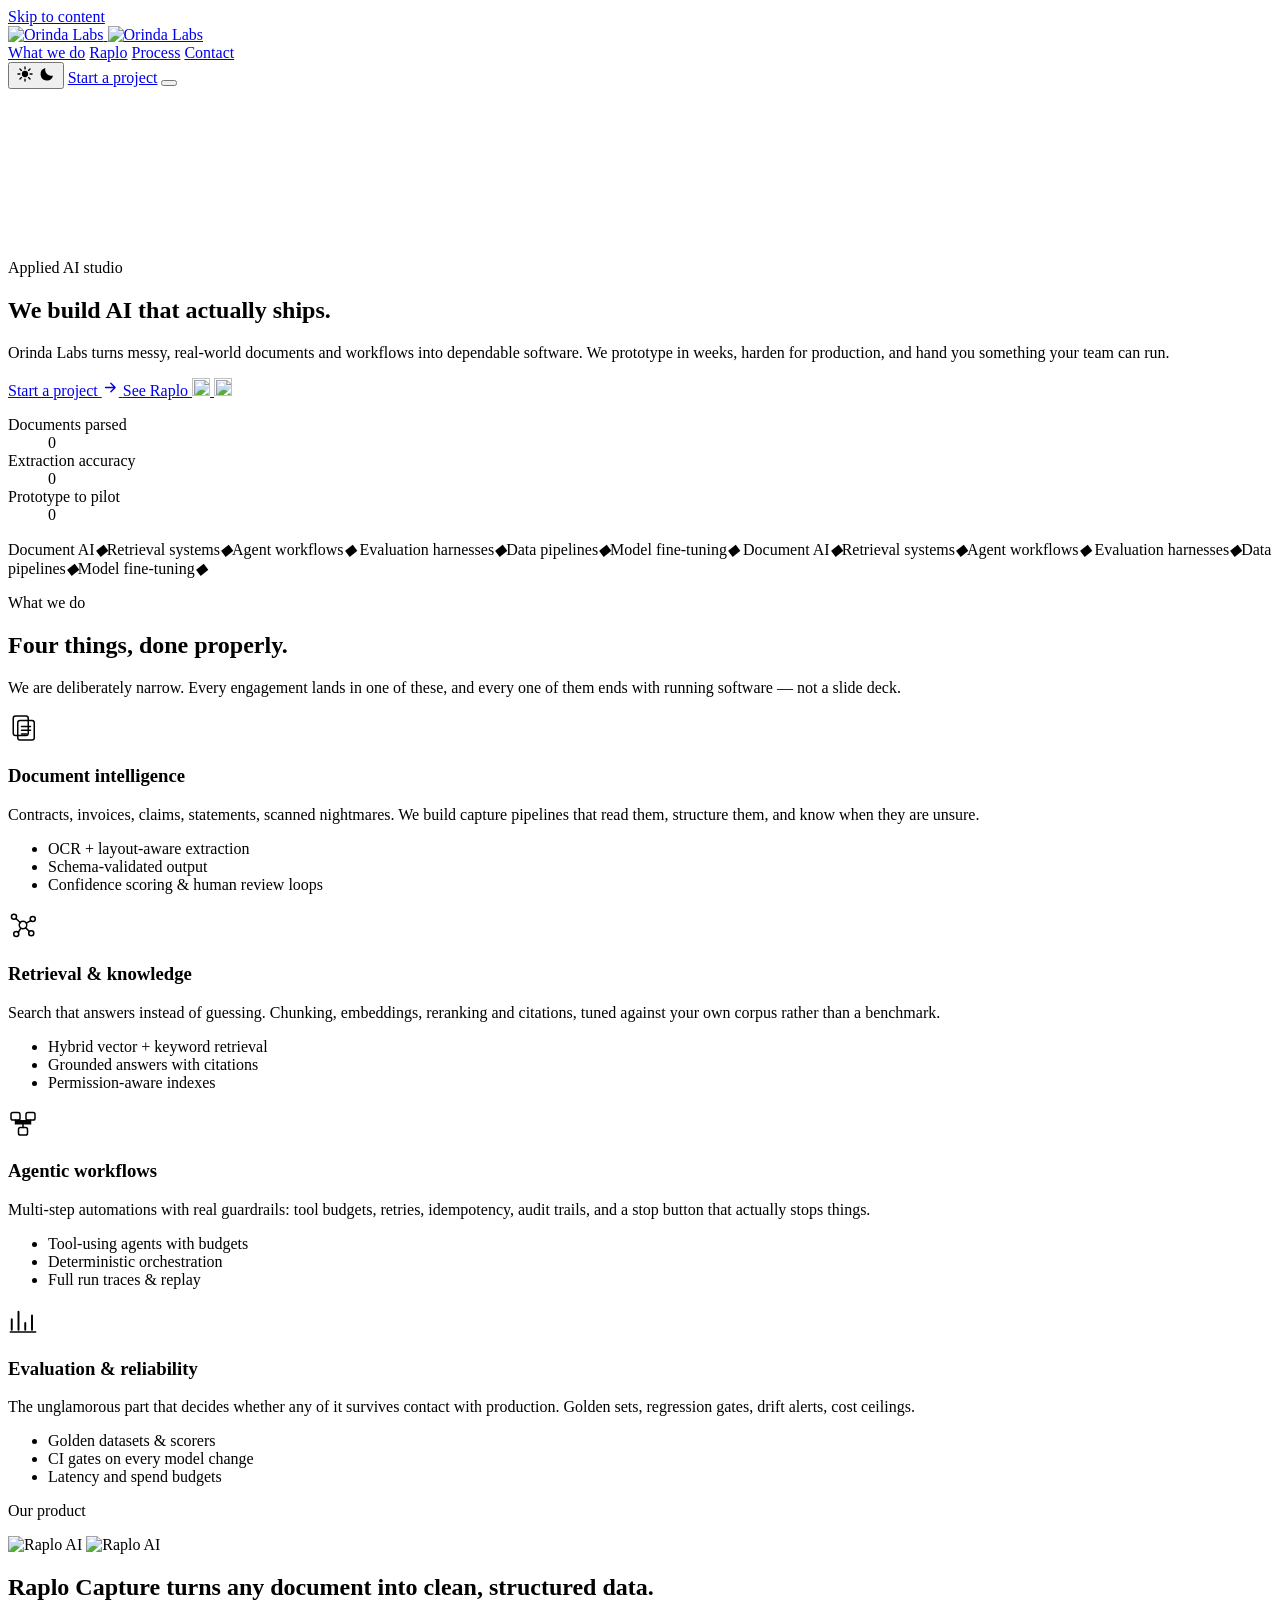
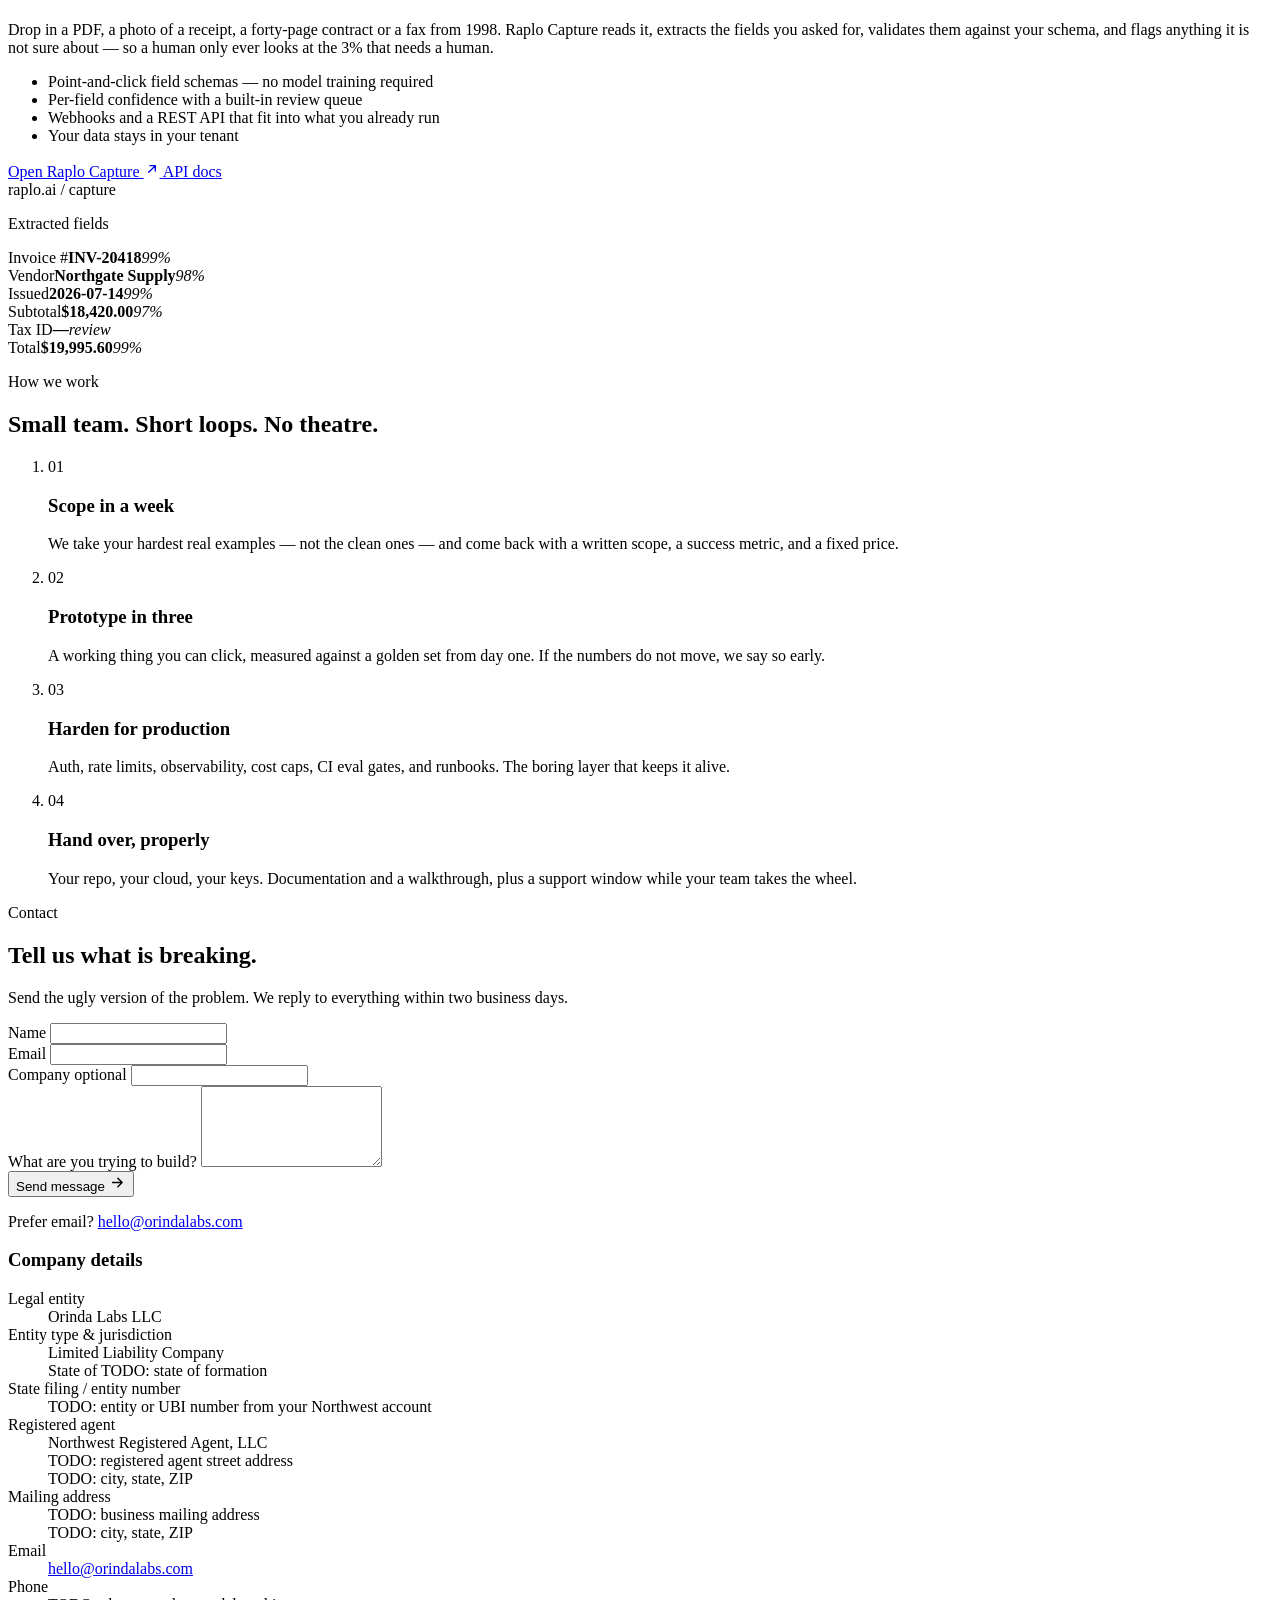
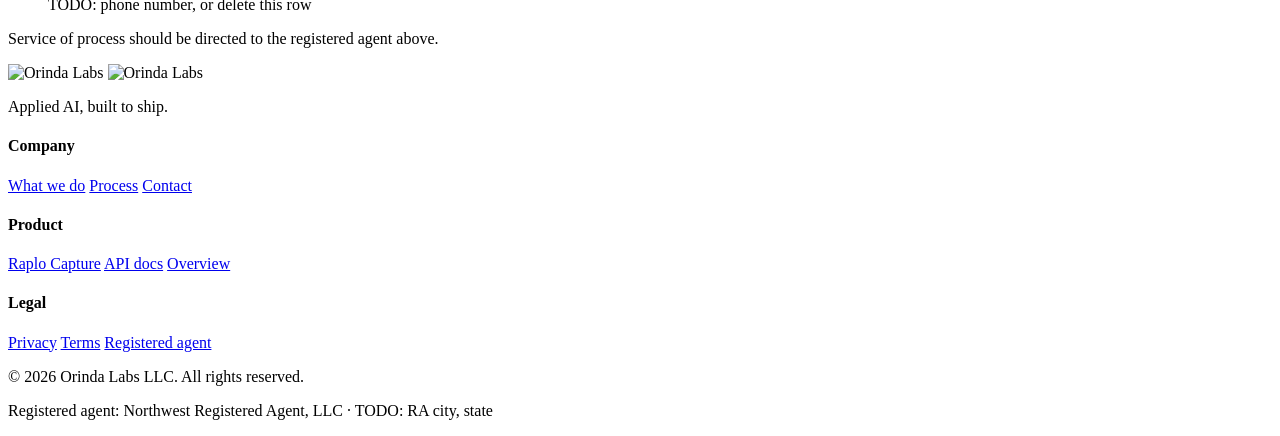
==== src/index.html @ d4e66aa5 "Add Orinda Labs website with Azure Static Web Apps deployment Static marketing site built on the exi" ====
<!doctype html>
<html lang="en" data-theme="dark">
<head>
<meta charset="utf-8">
<meta name="viewport" content="width=device-width, initial-scale=1">
<title>Orinda Labs — Applied AI, built to ship</title>

<!--
  ────────────────────────────────────────────────────────────────────────
  EDIT ME: every business fact on this page is marked with  TODO:
  Search this file for "TODO:" to find all of them in one pass.
  ────────────────────────────────────────────────────────────────────────
-->

<meta name="description" content="Orinda Labs is an applied AI studio. We design and ship production AI products — including Raplo, our document capture and understanding platform.">
<meta name="theme-color" content="#080C16">
<link rel="canonical" href="https://orindalabs.com/"><!-- TODO: confirm production domain -->

<meta property="og:type" content="website">
<meta property="og:title" content="Orinda Labs — Applied AI, built to ship">
<meta property="og:description" content="An applied AI studio shipping production systems. Makers of Raplo.">
<meta property="og:url" content="https://orindalabs.com/"><!-- TODO: confirm production domain -->
<meta property="og:image" content="/assets/brand/orinda-labs-1024.png">
<meta name="twitter:card" content="summary_large_image">

<link rel="icon" type="image/svg+xml" href="/assets/brand/orinda-labs-icon.svg" media="(prefers-color-scheme: light)">
<link rel="icon" type="image/svg+xml" href="/assets/brand/orinda-labs-icon-dark.svg" media="(prefers-color-scheme: dark)">
<link rel="apple-touch-icon" href="/assets/brand/orinda-labs-icon-512.png">
<link rel="manifest" href="/site.webmanifest">
<link rel="preload" as="image" href="/assets/brand/orinda-labs-dark.svg">
<link rel="stylesheet" href="/styles.css">

<script>
  /* Set theme before first paint so there is no flash. */
  document.documentElement.classList.add('js');
  try {
    var t = localStorage.getItem('orinda-theme');
    if (t === 'light' || t === 'dark') document.documentElement.dataset.theme = t;
  } catch (e) {}
</script>

<script type="application/ld+json">
{
  "@context": "https://schema.org",
  "@type": "Organization",
  "name": "Orinda Labs",
  "url": "https://orindalabs.com",
  "logo": "https://orindalabs.com/assets/brand/orinda-labs-1024.png",
  "description": "Applied AI studio building production AI products, including Raplo.",
  "email": "hello@orindalabs.com",
  "address": {
    "@type": "PostalAddress",
    "streetAddress": "TODO: street address",
    "addressLocality": "TODO: city",
    "addressRegion": "TODO: state",
    "postalCode": "TODO: ZIP",
    "addressCountry": "US"
  }
}
</script>
</head>
<body>

<a class="skip-link" href="#main">Skip to content</a>

<!-- ══════════════════════════════ NAV ══════════════════════════════ -->
<header class="nav" id="nav">
  <div class="wrap nav__inner">
    <a class="nav__brand" href="#top" aria-label="Orinda Labs home">
      <img class="logo logo--dark" src="/assets/brand/orinda-labs-dark.svg" alt="Orinda Labs" width="204" height="72">
      <img class="logo logo--light" src="/assets/brand/orinda-labs.svg" alt="Orinda Labs" width="204" height="72">
    </a>

    <nav class="nav__links" aria-label="Primary">
      <a href="#work">What we do</a>
      <a href="#raplo">Raplo</a>
      <a href="#process">Process</a>
      <a href="#contact">Contact</a>
    </nav>

    <div class="nav__actions">
      <button class="themetoggle" id="themetoggle" type="button" aria-label="Switch colour theme">
        <svg class="themetoggle__sun" viewBox="0 0 24 24" width="18" height="18" aria-hidden="true">
          <circle cx="12" cy="12" r="4.2" fill="currentColor"/>
          <g stroke="currentColor" stroke-width="1.8" stroke-linecap="round">
            <path d="M12 2.6v2.6M12 18.8v2.6M2.6 12h2.6M18.8 12h2.6M5.3 5.3l1.9 1.9M16.8 16.8l1.9 1.9M18.7 5.3l-1.9 1.9M7.2 16.8l-1.9 1.9"/>
          </g>
        </svg>
        <svg class="themetoggle__moon" viewBox="0 0 24 24" width="18" height="18" aria-hidden="true">
          <path fill="currentColor" d="M20 14.2A8.4 8.4 0 0 1 9.8 4 8.4 8.4 0 1 0 20 14.2Z"/>
        </svg>
      </button>
      <a class="btn btn--primary btn--sm" href="#contact">Start a project</a>
      <button class="burger" id="burger" type="button" aria-label="Open menu" aria-expanded="false" aria-controls="mobilemenu">
        <span></span><span></span><span></span>
      </button>
    </div>
  </div>

  <div class="mobilemenu" id="mobilemenu" hidden>
    <a href="#work">What we do</a>
    <a href="#raplo">Raplo</a>
    <a href="#process">Process</a>
    <a href="#contact">Contact</a>
  </div>

  <div class="nav__progress" id="progress" aria-hidden="true"></div>
</header>

<main id="main">
<span id="top"></span>

<!-- ══════════════════════════════ HERO ══════════════════════════════ -->
<section class="hero">
  <canvas class="hero__canvas" id="constellation" aria-hidden="true"></canvas>
  <div class="hero__aurora" aria-hidden="true">
    <span class="blob blob--a"></span>
    <span class="blob blob--b"></span>
    <span class="blob blob--c"></span>
  </div>
  <div class="hero__grid" aria-hidden="true"></div>

  <div class="wrap hero__inner">
    <p class="eyebrow reveal">
      <span class="eyebrow__dot" aria-hidden="true"></span>
      Applied AI studio
    </p>

    <h1 class="hero__title reveal" data-delay="1">
      We build AI that
      <span class="grad">actually ships.</span>
    </h1>

    <p class="hero__sub reveal" data-delay="2">
      Orinda Labs turns messy, real-world documents and workflows into dependable
      software. We prototype in weeks, harden for production, and hand you
      something your team can run.
    </p>

    <div class="hero__cta reveal" data-delay="3">
      <a class="btn btn--primary" href="#contact">
        Start a project
        <svg viewBox="0 0 24 24" width="17" height="17" aria-hidden="true"><path d="M5 12h13M12.5 6l6 6-6 6" fill="none" stroke="currentColor" stroke-width="2" stroke-linecap="round" stroke-linejoin="round"/></svg>
      </a>
      <a class="btn btn--ghost" href="#raplo">
        See Raplo
        <img class="btn__logo logo--dark" src="/assets/brand/raplo-ai-icon-dark.svg" alt="" width="18" height="18" aria-hidden="true">
        <img class="btn__logo logo--light" src="/assets/brand/raplo-ai-icon.svg" alt="" width="18" height="18" aria-hidden="true">
      </a>
    </div>

    <dl class="stats reveal" data-delay="4">
      <div class="stat">
        <dt>Documents parsed</dt>
        <dd><span class="count" data-to="4200000" data-suffix="+">0</span></dd>
      </div>
      <div class="stat">
        <dt>Extraction accuracy</dt>
        <dd><span class="count" data-to="99.2" data-decimals="1" data-suffix="%">0</span></dd>
      </div>
      <div class="stat">
        <dt>Prototype to pilot</dt>
        <dd><span class="count" data-to="6" data-suffix=" wks">0</span></dd>
      </div>
    </dl>
    <!-- TODO: replace the three stats above with real, defensible numbers,
         or delete the <dl class="stats"> block entirely. -->
  </div>

  <a class="scrollcue" href="#work" aria-label="Scroll to content">
    <span class="scrollcue__line" aria-hidden="true"></span>
  </a>
</section>

<!-- ══════════════════════════ MARQUEE ══════════════════════════ -->
<div class="marquee" aria-hidden="true">
  <div class="marquee__track">
    <span>Document AI</span><i>◆</i><span>Retrieval systems</span><i>◆</i><span>Agent workflows</span><i>◆</i>
    <span>Evaluation harnesses</span><i>◆</i><span>Data pipelines</span><i>◆</i><span>Model fine-tuning</span><i>◆</i>
    <span>Document AI</span><i>◆</i><span>Retrieval systems</span><i>◆</i><span>Agent workflows</span><i>◆</i>
    <span>Evaluation harnesses</span><i>◆</i><span>Data pipelines</span><i>◆</i><span>Model fine-tuning</span><i>◆</i>
  </div>
</div>

<!-- ══════════════════════════ WHAT WE DO ══════════════════════════ -->
<section class="section" id="work">
  <div class="wrap">
    <header class="sechead reveal">
      <p class="eyebrow"><span class="eyebrow__dot" aria-hidden="true"></span>What we do</p>
      <h2 class="sechead__title">Four things, done properly.</h2>
      <p class="sechead__sub">
        We are deliberately narrow. Every engagement lands in one of these, and
        every one of them ends with running software — not a slide deck.
      </p>
    </header>

    <div class="cards">
      <article class="card tilt reveal" data-delay="1">
        <div class="card__glow" aria-hidden="true"></div>
        <div class="card__icon">
          <svg viewBox="0 0 40 40" width="30" height="30" aria-hidden="true">
            <rect x="7" y="4" width="20" height="26" rx="3" fill="none" stroke="currentColor" stroke-width="2"/>
            <rect x="13" y="10" width="22" height="26" rx="3" fill="none" stroke="currentColor" stroke-width="2" class="draw"/>
            <path d="M18 18h12M18 23h12M18 28h7" stroke="currentColor" stroke-width="2" stroke-linecap="round" class="draw"/>
          </svg>
        </div>
        <h3>Document intelligence</h3>
        <p>
          Contracts, invoices, claims, statements, scanned nightmares. We build
          capture pipelines that read them, structure them, and know when they
          are unsure.
        </p>
        <ul class="card__list">
          <li>OCR + layout-aware extraction</li>
          <li>Schema-validated output</li>
          <li>Confidence scoring &amp; human review loops</li>
        </ul>
      </article>

      <article class="card tilt reveal" data-delay="2">
        <div class="card__glow" aria-hidden="true"></div>
        <div class="card__icon">
          <svg viewBox="0 0 40 40" width="30" height="30" aria-hidden="true">
            <circle cx="20" cy="20" r="5" fill="none" stroke="currentColor" stroke-width="2"/>
            <circle cx="8" cy="9" r="3.4" fill="none" stroke="currentColor" stroke-width="2" class="draw"/>
            <circle cx="33" cy="12" r="3.4" fill="none" stroke="currentColor" stroke-width="2" class="draw"/>
            <circle cx="11" cy="32" r="3.4" fill="none" stroke="currentColor" stroke-width="2" class="draw"/>
            <circle cx="31" cy="31" r="3.4" fill="none" stroke="currentColor" stroke-width="2" class="draw"/>
            <path d="M10.6 11.4 16.6 17M30.4 14.1 24.3 17.4M13.5 30 17 24.5M28.6 28.7 23.6 23.8" stroke="currentColor" stroke-width="2" stroke-linecap="round" class="draw"/>
          </svg>
        </div>
        <h3>Retrieval &amp; knowledge</h3>
        <p>
          Search that answers instead of guessing. Chunking, embeddings,
          reranking and citations, tuned against your own corpus rather than a
          benchmark.
        </p>
        <ul class="card__list">
          <li>Hybrid vector + keyword retrieval</li>
          <li>Grounded answers with citations</li>
          <li>Permission-aware indexes</li>
        </ul>
      </article>

      <article class="card tilt reveal" data-delay="3">
        <div class="card__glow" aria-hidden="true"></div>
        <div class="card__icon">
          <svg viewBox="0 0 40 40" width="30" height="30" aria-hidden="true">
            <rect x="4" y="6" width="12" height="10" rx="2.5" fill="none" stroke="currentColor" stroke-width="2"/>
            <rect x="24" y="6" width="12" height="10" rx="2.5" fill="none" stroke="currentColor" stroke-width="2" class="draw"/>
            <rect x="14" y="26" width="12" height="10" rx="2.5" fill="none" stroke="currentColor" stroke-width="2" class="draw"/>
            <path d="M10 16v5h20v-5M20 21v5" stroke="currentColor" stroke-width="2" stroke-linecap="round" class="draw"/>
          </svg>
        </div>
        <h3>Agentic workflows</h3>
        <p>
          Multi-step automations with real guardrails: tool budgets, retries,
          idempotency, audit trails, and a stop button that actually stops
          things.
        </p>
        <ul class="card__list">
          <li>Tool-using agents with budgets</li>
          <li>Deterministic orchestration</li>
          <li>Full run traces &amp; replay</li>
        </ul>
      </article>

      <article class="card tilt reveal" data-delay="4">
        <div class="card__glow" aria-hidden="true"></div>
        <div class="card__icon">
          <svg viewBox="0 0 40 40" width="30" height="30" aria-hidden="true">
            <path d="M5 33V19M14 33V9M23 33V24M32 33V14" stroke="currentColor" stroke-width="2.6" stroke-linecap="round" class="draw"/>
            <path d="M3 36h34" stroke="currentColor" stroke-width="2" stroke-linecap="round"/>
          </svg>
        </div>
        <h3>Evaluation &amp; reliability</h3>
        <p>
          The unglamorous part that decides whether any of it survives contact
          with production. Golden sets, regression gates, drift alerts, cost
          ceilings.
        </p>
        <ul class="card__list">
          <li>Golden datasets &amp; scorers</li>
          <li>CI gates on every model change</li>
          <li>Latency and spend budgets</li>
        </ul>
      </article>
    </div>
  </div>
</section>

<!-- ══════════════════════════ RAPLO ══════════════════════════ -->
<section class="section section--raplo" id="raplo">
  <div class="raplo__wash" aria-hidden="true"></div>
  <div class="wrap raplo">
    <div class="raplo__copy">
      <p class="eyebrow reveal"><span class="eyebrow__dot eyebrow__dot--raplo" aria-hidden="true"></span>Our product</p>

      <div class="raplo__logo reveal" data-delay="1">
        <img class="logo logo--dark" src="/assets/brand/raplo-ai-dark.svg" alt="Raplo AI" width="226" height="72">
        <img class="logo logo--light" src="/assets/brand/raplo-ai.svg" alt="Raplo AI" width="226" height="72">
      </div>

      <h2 class="raplo__title reveal" data-delay="2">
        Raplo Capture turns any document into clean, structured data.
      </h2>

      <p class="raplo__sub reveal" data-delay="3">
        Drop in a PDF, a photo of a receipt, a forty-page contract or a fax from
        1998. Raplo Capture reads it, extracts the fields you asked for,
        validates them against your schema, and flags anything it is not sure
        about — so a human only ever looks at the 3% that needs a human.
      </p>

      <ul class="ticks reveal" data-delay="4">
        <li>Point-and-click field schemas — no model training required</li>
        <li>Per-field confidence with a built-in review queue</li>
        <li>Webhooks and a REST API that fit into what you already run</li>
        <li>Your data stays in your tenant</li>
      </ul>

      <div class="raplo__cta reveal" data-delay="5">
        <!-- TODO: point these at the real Raplo Capture URLs -->
        <a class="btn btn--raplo" href="https://raplo.ai" target="_blank" rel="noopener">
          Open Raplo Capture
          <svg viewBox="0 0 24 24" width="16" height="16" aria-hidden="true"><path d="M7 17 17 7M9 7h8v8" fill="none" stroke="currentColor" stroke-width="2" stroke-linecap="round" stroke-linejoin="round"/></svg>
        </a>
        <a class="btn btn--ghost" href="https://raplo.ai/docs" target="_blank" rel="noopener">API docs</a>
      </div>
    </div>

    <!-- Animated product mock -->
    <div class="mock reveal" data-delay="3" aria-hidden="true">
      <div class="mock__frame">
        <div class="mock__bar">
          <span class="dot"></span><span class="dot"></span><span class="dot"></span>
          <span class="mock__url">raplo.ai / capture</span>
        </div>
        <div class="mock__body">
          <div class="mock__doc">
            <div class="mock__scan"></div>
            <div class="ln ln--title"></div>
            <div class="ln w80"></div><div class="ln w95"></div><div class="ln w70"></div>
            <div class="ln w88"></div><div class="ln w60"></div>
            <div class="mock__box mock__box--1"></div>
            <div class="mock__box mock__box--2"></div>
            <div class="ln w92"></div><div class="ln w74"></div><div class="ln w85"></div>
          </div>
          <div class="mock__fields">
            <p class="mock__fieldshead">Extracted fields</p>
            <div class="field" style="--d:.0s"><span>Invoice&nbsp;#</span><b>INV-20418</b><i class="pill pill--ok">99%</i></div>
            <div class="field" style="--d:.15s"><span>Vendor</span><b>Northgate Supply</b><i class="pill pill--ok">98%</i></div>
            <div class="field" style="--d:.3s"><span>Issued</span><b>2026-07-14</b><i class="pill pill--ok">99%</i></div>
            <div class="field" style="--d:.45s"><span>Subtotal</span><b>$18,420.00</b><i class="pill pill--ok">97%</i></div>
            <div class="field" style="--d:.6s"><span>Tax ID</span><b>—</b><i class="pill pill--warn">review</i></div>
            <div class="field" style="--d:.75s"><span>Total</span><b>$19,995.60</b><i class="pill pill--ok">99%</i></div>
          </div>
        </div>
      </div>
    </div>
  </div>
</section>

<!-- ══════════════════════════ PROCESS ══════════════════════════ -->
<section class="section" id="process">
  <div class="wrap">
    <header class="sechead reveal">
      <p class="eyebrow"><span class="eyebrow__dot" aria-hidden="true"></span>How we work</p>
      <h2 class="sechead__title">Small team. Short loops. No theatre.</h2>
    </header>

    <ol class="timeline">
      <li class="step reveal" data-delay="1">
        <span class="step__num">01</span>
        <h3>Scope in a week</h3>
        <p>We take your hardest real examples — not the clean ones — and come back with a written scope, a success metric, and a fixed price.</p>
      </li>
      <li class="step reveal" data-delay="2">
        <span class="step__num">02</span>
        <h3>Prototype in three</h3>
        <p>A working thing you can click, measured against a golden set from day one. If the numbers do not move, we say so early.</p>
      </li>
      <li class="step reveal" data-delay="3">
        <span class="step__num">03</span>
        <h3>Harden for production</h3>
        <p>Auth, rate limits, observability, cost caps, CI eval gates, and runbooks. The boring layer that keeps it alive.</p>
      </li>
      <li class="step reveal" data-delay="4">
        <span class="step__num">04</span>
        <h3>Hand over, properly</h3>
        <p>Your repo, your cloud, your keys. Documentation and a walkthrough, plus a support window while your team takes the wheel.</p>
      </li>
    </ol>
  </div>
</section>

<!-- ══════════════════════════ CONTACT ══════════════════════════ -->
<section class="section section--contact" id="contact">
  <div class="wrap contact">
    <div class="contact__copy">
      <header class="sechead sechead--left reveal">
        <p class="eyebrow"><span class="eyebrow__dot" aria-hidden="true"></span>Contact</p>
        <h2 class="sechead__title">Tell us what is breaking.</h2>
        <p class="sechead__sub">
          Send the ugly version of the problem. We reply to everything within two
          business days.
        </p>
      </header>

      <!--
        TODO: this form posts to Formspree as a no-backend default.
        Replace FORM_ENDPOINT with your own endpoint, or delete the <form>
        and keep the mailto link below it.
      -->
      <form class="form reveal" data-delay="1" id="contactform"
            action="https://formspree.io/f/FORM_ENDPOINT" method="POST">
        <div class="field2">
          <label for="f-name">Name</label>
          <input id="f-name" name="name" type="text" autocomplete="name" required>
        </div>
        <div class="field2">
          <label for="f-email">Email</label>
          <input id="f-email" name="email" type="email" autocomplete="email" required>
        </div>
        <div class="field2">
          <label for="f-company">Company <span class="opt">optional</span></label>
          <input id="f-company" name="company" type="text" autocomplete="organization">
        </div>
        <div class="field2">
          <label for="f-msg">What are you trying to build?</label>
          <textarea id="f-msg" name="message" rows="5" required></textarea>
        </div>
        <button class="btn btn--primary btn--full" type="submit">
          Send message
          <svg viewBox="0 0 24 24" width="17" height="17" aria-hidden="true"><path d="M5 12h13M12.5 6l6 6-6 6" fill="none" stroke="currentColor" stroke-width="2" stroke-linecap="round" stroke-linejoin="round"/></svg>
        </button>
        <p class="form__status" id="formstatus" role="status" aria-live="polite"></p>
      </form>

      <p class="contact__alt">
        Prefer email? <a href="mailto:hello@orindalabs.com">hello@orindalabs.com</a>
        <!-- TODO: confirm contact email address -->
      </p>
    </div>

    <!-- ── Company / Northwest Registered Agent details ── -->
    <aside class="legalcard reveal" data-delay="2" aria-labelledby="legalcard-h">
      <h3 id="legalcard-h">Company details</h3>

      <dl class="legal">
        <div>
          <dt>Legal entity</dt>
          <dd>Orinda Labs LLC<!-- TODO: exact registered entity name, e.g. "Orinda Labs, LLC" --></dd>
        </div>
        <div>
          <dt>Entity type &amp; jurisdiction</dt>
          <dd>Limited Liability Company<br>State of <span class="todo">TODO: state of formation</span></dd>
        </div>
        <div>
          <dt>State filing / entity number</dt>
          <dd><span class="todo">TODO: entity or UBI number from your Northwest account</span></dd>
        </div>
        <div>
          <dt>Registered agent</dt>
          <dd>
            Northwest Registered Agent, LLC<br>
            <span class="todo">TODO: registered agent street address</span><br>
            <span class="todo">TODO: city, state, ZIP</span>
          </dd>
        </div>
        <div>
          <dt>Mailing address</dt>
          <dd>
            <span class="todo">TODO: business mailing address</span><br>
            <span class="todo">TODO: city, state, ZIP</span>
          </dd>
        </div>
        <div>
          <dt>Email</dt>
          <dd><a href="mailto:hello@orindalabs.com">hello@orindalabs.com</a></dd>
        </div>
        <div>
          <dt>Phone</dt>
          <dd><span class="todo">TODO: phone number, or delete this row</span></dd>
        </div>
      </dl>

      <p class="legal__note">
        Service of process should be directed to the registered agent above.
      </p>
    </aside>
  </div>
</section>
</main>

<!-- ══════════════════════════ FOOTER ══════════════════════════ -->
<footer class="footer">
  <div class="wrap footer__inner">
    <div class="footer__brand">
      <img class="logo logo--dark" src="/assets/brand/orinda-labs-dark.svg" alt="Orinda Labs" width="204" height="72">
      <img class="logo logo--light" src="/assets/brand/orinda-labs.svg" alt="Orinda Labs" width="204" height="72">
      <p>Applied AI, built to ship.</p>
    </div>

    <nav class="footer__col" aria-label="Company">
      <h4>Company</h4>
      <a href="#work">What we do</a>
      <a href="#process">Process</a>
      <a href="#contact">Contact</a>
    </nav>

    <nav class="footer__col" aria-label="Product">
      <h4>Product</h4>
      <a href="https://raplo.ai" target="_blank" rel="noopener">Raplo Capture</a>
      <a href="https://raplo.ai/docs" target="_blank" rel="noopener">API docs</a>
      <a href="#raplo">Overview</a>
    </nav>

    <nav class="footer__col" aria-label="Legal">
      <h4>Legal</h4>
      <a href="/privacy.html">Privacy</a>
      <a href="/terms.html">Terms</a>
      <a href="#contact">Registered agent</a>
    </nav>
  </div>

  <div class="wrap footer__bottom">
    <p>&copy; <span id="year">2026</span> Orinda Labs LLC. All rights reserved.</p>
    <p class="footer__ra">
      Registered agent: Northwest Registered Agent, LLC ·
      <span class="todo">TODO: RA city, state</span>
    </p>
  </div>
</footer>

<script src="/main.js" defer></script>
</body>
</html>
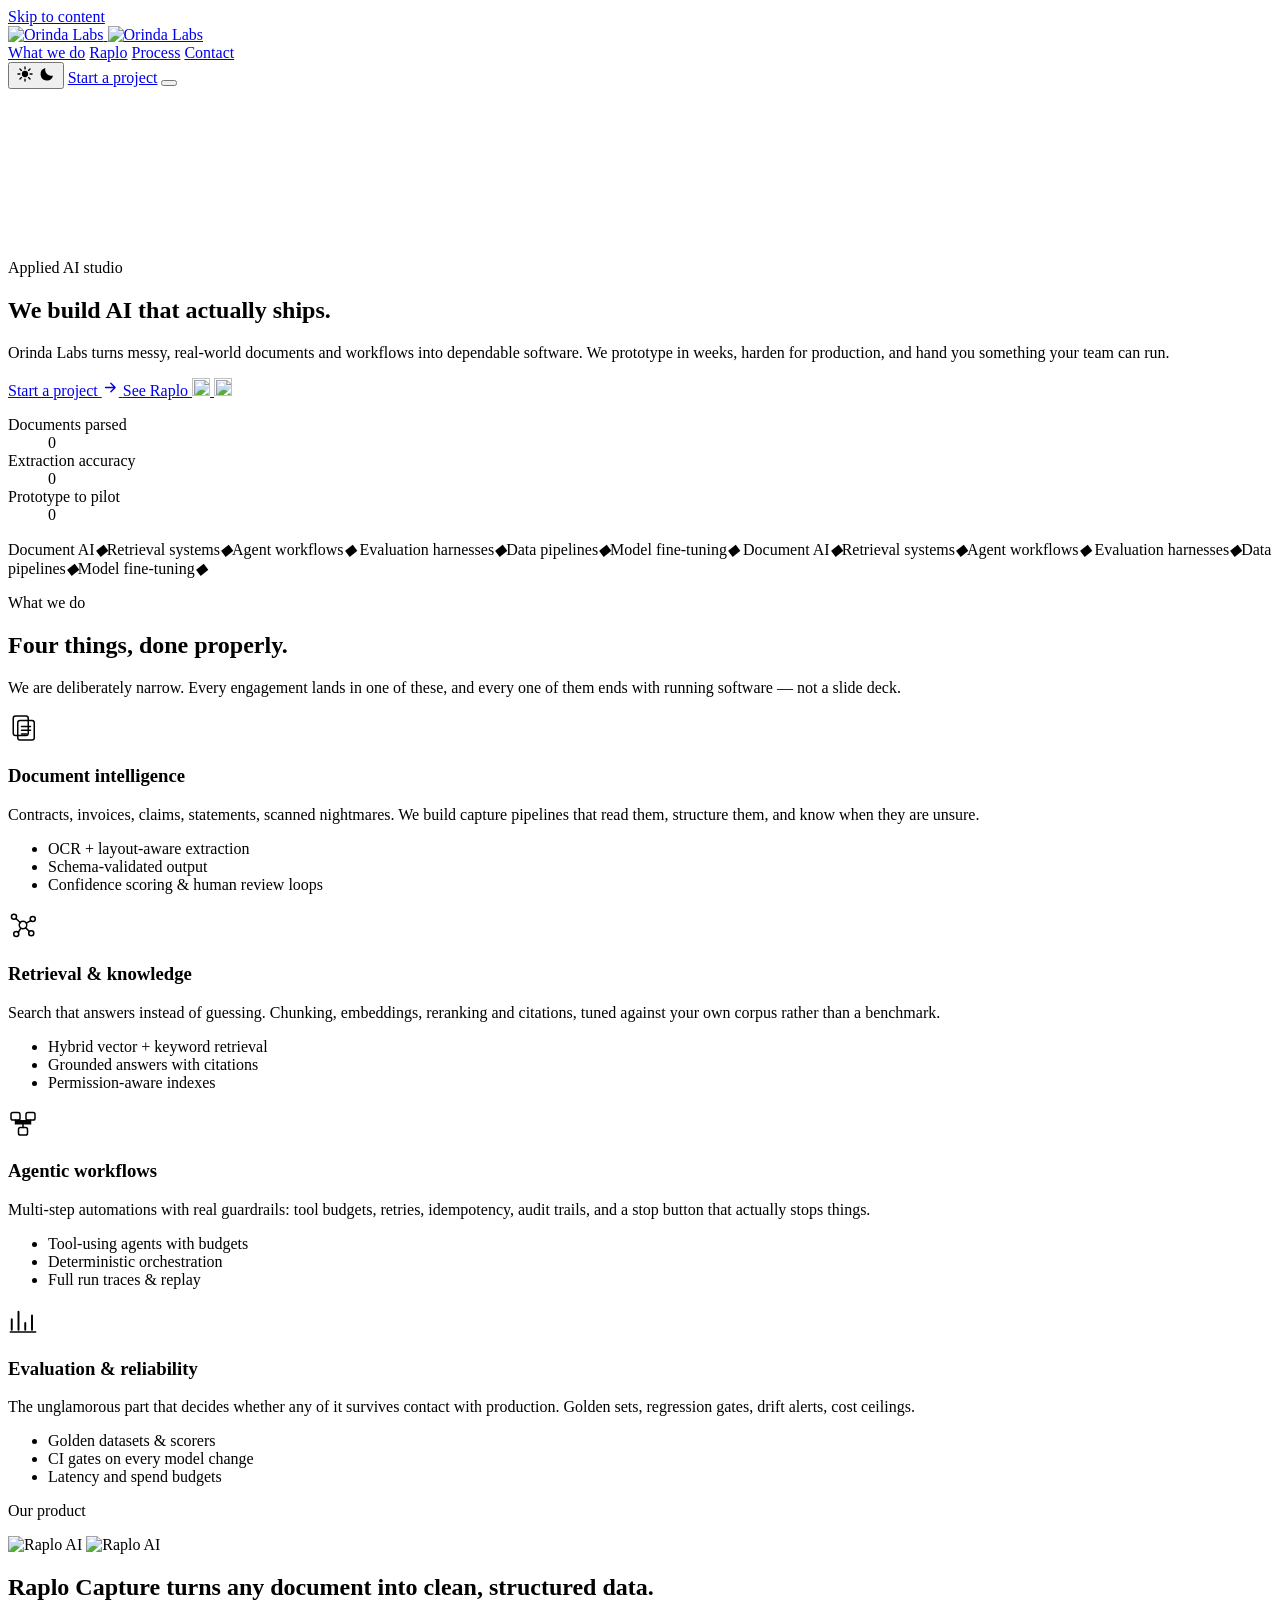
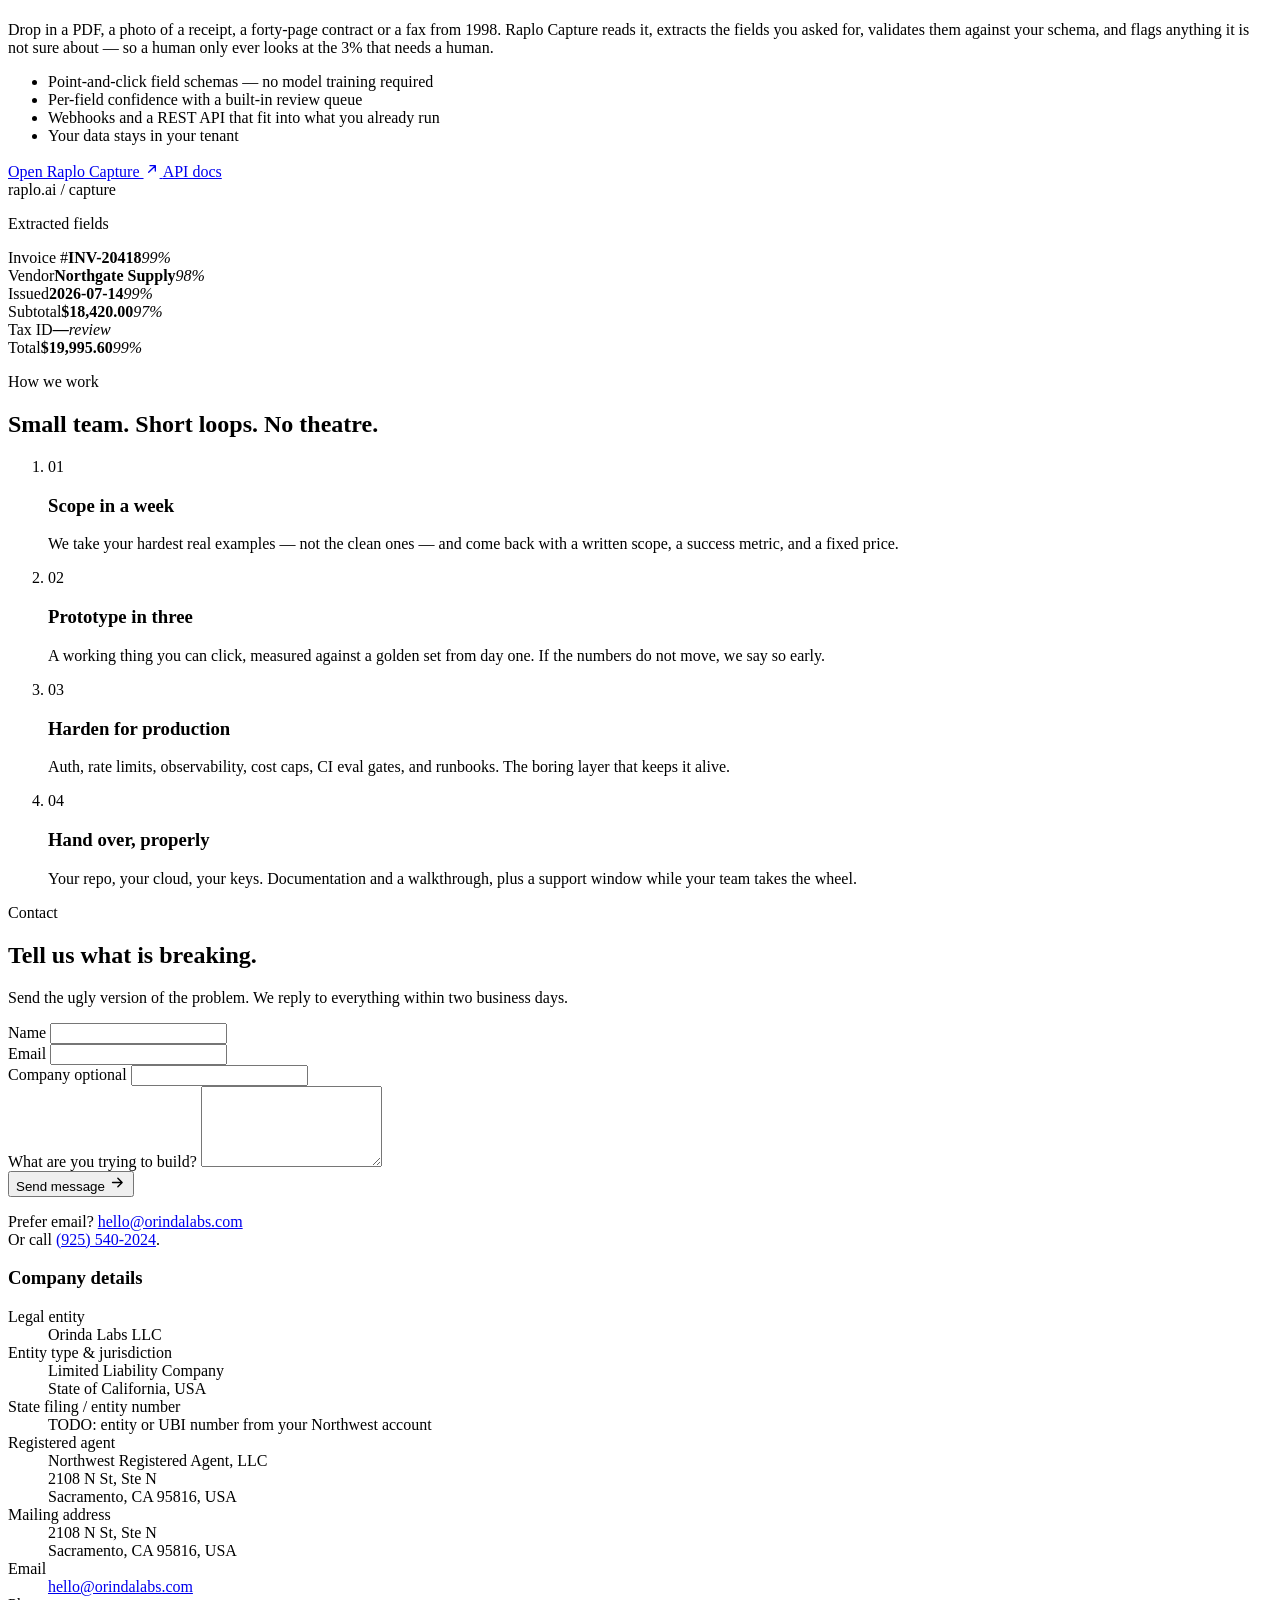
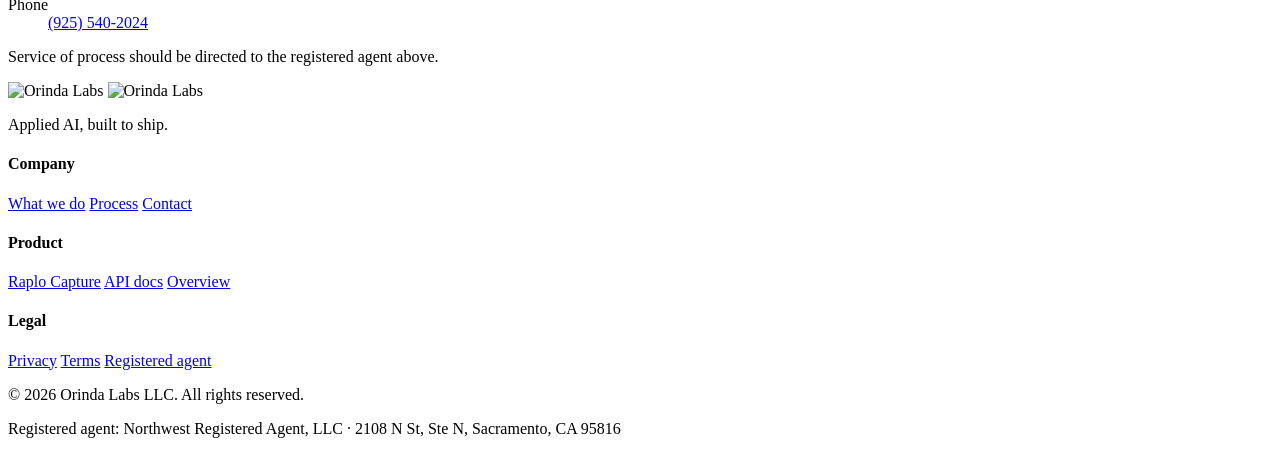
==== commit 281ec002: "Fill in registered agent address, phone and California jurisdiction Supplied by the owner: - Phone (" ====
--- a/src/index.html
+++ b/src/index.html
@@ -48,13 +48,22 @@
   "logo": "https://orindalabs.com/assets/brand/orinda-labs-1024.png",
   "description": "Applied AI studio building production AI products, including Raplo.",
   "email": "hello@orindalabs.com",
+  "telephone": "+1-925-540-2024",
   "address": {
     "@type": "PostalAddress",
-    "streetAddress": "TODO: street address",
-    "addressLocality": "TODO: city",
-    "addressRegion": "TODO: state",
-    "postalCode": "TODO: ZIP",
+    "streetAddress": "2108 N St, Ste N",
+    "addressLocality": "Sacramento",
+    "addressRegion": "CA",
+    "postalCode": "95816",
     "addressCountry": "US"
+  },
+  "contactPoint": {
+    "@type": "ContactPoint",
+    "contactType": "customer support",
+    "telephone": "+1-925-540-2024",
+    "email": "hello@orindalabs.com",
+    "areaServed": "US",
+    "availableLanguage": "English"
   }
 }
 </script>
@@ -440,6 +449,7 @@
       <p class="contact__alt">
         Prefer email? <a href="mailto:hello@orindalabs.com">hello@orindalabs.com</a>
         <!-- TODO: confirm contact email address -->
+        <br>Or call <a href="tel:+19255402024">(925)&nbsp;540-2024</a>.
       </p>
     </div>
 
@@ -454,7 +464,7 @@
         </div>
         <div>
           <dt>Entity type &amp; jurisdiction</dt>
-          <dd>Limited Liability Company<br>State of <span class="todo">TODO: state of formation</span></dd>
+          <dd>Limited Liability Company<br>State of California, USA</dd>
         </div>
         <div>
           <dt>State filing / entity number</dt>
@@ -464,15 +474,15 @@
           <dt>Registered agent</dt>
           <dd>
             Northwest Registered Agent, LLC<br>
-            <span class="todo">TODO: registered agent street address</span><br>
-            <span class="todo">TODO: city, state, ZIP</span>
+            2108 N St, Ste N<br>
+            Sacramento, CA 95816, USA
           </dd>
         </div>
         <div>
           <dt>Mailing address</dt>
           <dd>
-            <span class="todo">TODO: business mailing address</span><br>
-            <span class="todo">TODO: city, state, ZIP</span>
+            2108 N St, Ste N<br>
+            Sacramento, CA 95816, USA
           </dd>
         </div>
         <div>
@@ -481,7 +491,7 @@
         </div>
         <div>
           <dt>Phone</dt>
-          <dd><span class="todo">TODO: phone number, or delete this row</span></dd>
+          <dd><a href="tel:+19255402024">(925)&nbsp;540-2024</a></dd>
         </div>
       </dl>
 
@@ -528,7 +538,7 @@
     <p>&copy; <span id="year">2026</span> Orinda Labs LLC. All rights reserved.</p>
     <p class="footer__ra">
       Registered agent: Northwest Registered Agent, LLC ·
-      <span class="todo">TODO: RA city, state</span>
+      2108 N St, Ste N, Sacramento, CA 95816
     </p>
   </div>
 </footer>
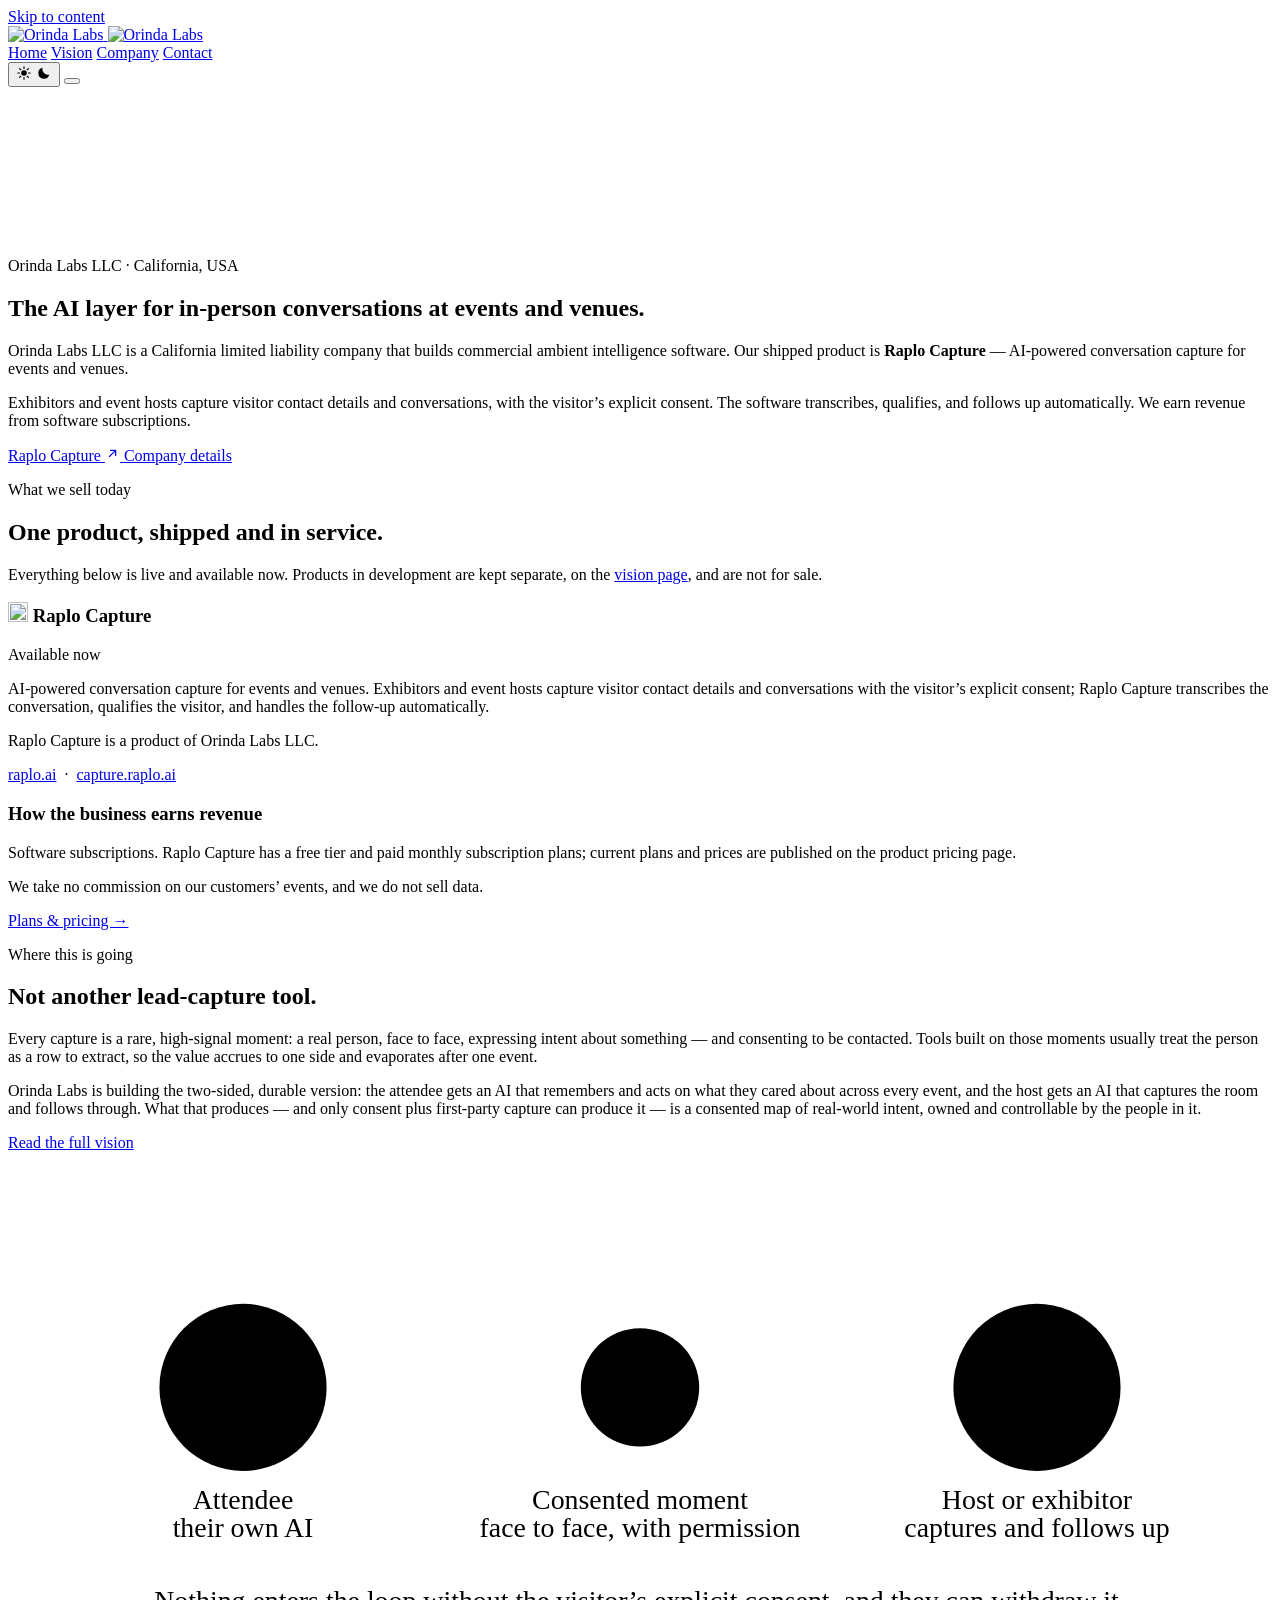
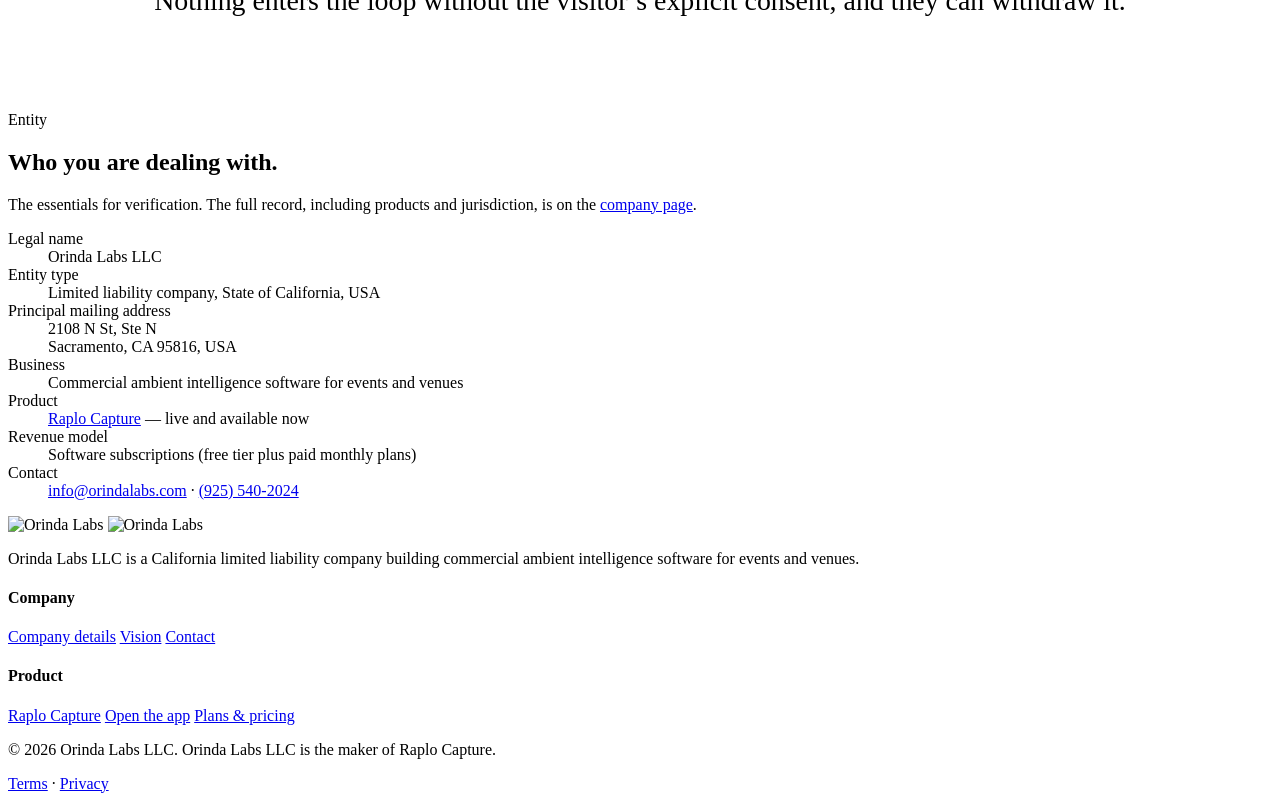
==== commit b74963a0: "Rebuild as the Orinda Labs corporate site (CAP-079) Replaces the AI-studio pitch with a corporate su" ====
--- a/src/index.html
+++ b/src/index.html
@@ -1,54 +1,45 @@
 <!doctype html>
-<html lang="en" data-theme="dark">
+<html lang="en">
 <head>
 <meta charset="utf-8">
 <meta name="viewport" content="width=device-width, initial-scale=1">
-<title>Orinda Labs — Applied AI, built to ship</title>
-
-<!--
-  ────────────────────────────────────────────────────────────────────────
-  EDIT ME: every business fact on this page is marked with  TODO:
-  Search this file for "TODO:" to find all of them in one pass.
-  ────────────────────────────────────────────────────────────────────────
--->
-
-<meta name="description" content="Orinda Labs is an applied AI studio. We design and ship production AI products — including Raplo, our document capture and understanding platform.">
-<meta name="theme-color" content="#080C16">
-<link rel="canonical" href="https://orindalabs.com/"><!-- TODO: confirm production domain -->
+<title>Orinda Labs LLC — commercial ambient intelligence software for events and venues</title>
+<meta name="description" content="Orinda Labs LLC is a California limited liability company building commercial ambient intelligence software. Its shipped product is Raplo Capture: AI-powered conversation capture for events and venues, sold by subscription.">
+<meta name="author" content="Orinda Labs LLC">
+<!-- OWNER: fill — confirm the final production domain, then run scripts/site-check.py -->
+<link rel="canonical" href="https://orindalabs.com/">
+<meta name="theme-color" content="#cc785c">
 
 <meta property="og:type" content="website">
-<meta property="og:title" content="Orinda Labs — Applied AI, built to ship">
-<meta property="og:description" content="An applied AI studio shipping production systems. Makers of Raplo.">
-<meta property="og:url" content="https://orindalabs.com/"><!-- TODO: confirm production domain -->
-<meta property="og:image" content="/assets/brand/orinda-labs-1024.png">
+<meta property="og:site_name" content="Orinda Labs">
+<meta property="og:title" content="Orinda Labs LLC — commercial ambient intelligence software for events and venues">
+<meta property="og:description" content="Orinda Labs LLC is a California limited liability company building commercial ambient intelligence software. Its shipped product is Raplo Capture: AI-powered conversation capture for events and venues, sold by subscription.">
+<meta property="og:url" content="https://orindalabs.com/">
+<meta property="og:image" content="https://orindalabs.com/assets/brand/orinda-labs-1024.png">
 <meta name="twitter:card" content="summary_large_image">
 
 <link rel="icon" type="image/svg+xml" href="/assets/brand/orinda-labs-icon.svg" media="(prefers-color-scheme: light)">
 <link rel="icon" type="image/svg+xml" href="/assets/brand/orinda-labs-icon-dark.svg" media="(prefers-color-scheme: dark)">
 <link rel="apple-touch-icon" href="/assets/brand/orinda-labs-icon-512.png">
 <link rel="manifest" href="/site.webmanifest">
-<link rel="preload" as="image" href="/assets/brand/orinda-labs-dark.svg">
-<link rel="stylesheet" href="/styles.css">
-
+<link rel="stylesheet" href="/brand/raplo-theme.css">
+<link rel="stylesheet" href="/site.css">
 <script>
-  /* Set theme before first paint so there is no flash. */
   document.documentElement.classList.add('js');
-  try {
-    var t = localStorage.getItem('orinda-theme');
-    if (t === 'light' || t === 'dark') document.documentElement.dataset.theme = t;
-  } catch (e) {}
+  try { var t = localStorage.getItem('orinda-theme');
+        if (t === 'light' || t === 'dark') document.documentElement.setAttribute('data-theme', t); } catch (e) {}
 </script>
-
 <script type="application/ld+json">
 {
   "@context": "https://schema.org",
   "@type": "Organization",
+  "legalName": "Orinda Labs LLC",
   "name": "Orinda Labs",
-  "url": "https://orindalabs.com",
+  "url": "https://orindalabs.com/",
   "logo": "https://orindalabs.com/assets/brand/orinda-labs-1024.png",
-  "description": "Applied AI studio building production AI products, including Raplo.",
-  "email": "hello@orindalabs.com",
+  "email": "info@orindalabs.com",
   "telephone": "+1-925-540-2024",
+  "description": "Orinda Labs LLC is a California limited liability company building commercial ambient intelligence software for events and venues. Its shipped product is Raplo Capture.",
   "address": {
     "@type": "PostalAddress",
     "streetAddress": "2108 N St, Ste N",
@@ -57,492 +48,252 @@
     "postalCode": "95816",
     "addressCountry": "US"
   },
-  "contactPoint": {
-    "@type": "ContactPoint",
-    "contactType": "customer support",
-    "telephone": "+1-925-540-2024",
-    "email": "hello@orindalabs.com",
-    "areaServed": "US",
-    "availableLanguage": "English"
+  "brand": {
+    "@type": "Brand",
+    "name": "Raplo Capture",
+    "url": "https://raplo.ai/"
+  },
+  "makesOffer": {
+    "@type": "Offer",
+    "itemOffered": {
+      "@type": "SoftwareApplication",
+      "name": "Raplo Capture",
+      "applicationCategory": "BusinessApplication",
+      "url": "https://capture.raplo.ai"
+    },
+    "url": "https://raplo.ai/pricing.html"
   }
 }
 </script>
 </head>
 <body>
-
-<a class="skip-link" href="#main">Skip to content</a>
-
-<!-- ══════════════════════════════ NAV ══════════════════════════════ -->
-<header class="nav" id="nav">
-  <div class="wrap nav__inner">
-    <a class="nav__brand" href="#top" aria-label="Orinda Labs home">
-      <img class="logo logo--dark" src="/assets/brand/orinda-labs-dark.svg" alt="Orinda Labs" width="204" height="72">
-      <img class="logo logo--light" src="/assets/brand/orinda-labs.svg" alt="Orinda Labs" width="204" height="72">
+<a class="skip" href="#main">Skip to content</a>
+
+<header class="site-head">
+  <div class="wrap">
+    <a href="/" aria-label="Orinda Labs home">
+      <img class="logo logo-dark" src="/assets/brand/orinda-labs-dark.svg" alt="Orinda Labs" width="204" height="72">
+      <img class="logo logo-light" src="/assets/brand/orinda-labs.svg" alt="Orinda Labs" width="204" height="72">
     </a>
-
-    <nav class="nav__links" aria-label="Primary">
-      <a href="#work">What we do</a>
-      <a href="#raplo">Raplo</a>
-      <a href="#process">Process</a>
-      <a href="#contact">Contact</a>
+    <nav class="site-nav" aria-label="Primary">
+      <a href="/" aria-current="page">Home</a>
+      <a href="/vision.html">Vision</a>
+      <a href="/company.html">Company</a>
+      <a href="/contact.html">Contact</a>
     </nav>
-
-    <div class="nav__actions">
-      <button class="themetoggle" id="themetoggle" type="button" aria-label="Switch colour theme">
-        <svg class="themetoggle__sun" viewBox="0 0 24 24" width="18" height="18" aria-hidden="true">
-          <circle cx="12" cy="12" r="4.2" fill="currentColor"/>
-          <g stroke="currentColor" stroke-width="1.8" stroke-linecap="round">
-            <path d="M12 2.6v2.6M12 18.8v2.6M2.6 12h2.6M18.8 12h2.6M5.3 5.3l1.9 1.9M16.8 16.8l1.9 1.9M18.7 5.3l-1.9 1.9M7.2 16.8l-1.9 1.9"/>
-          </g>
-        </svg>
-        <svg class="themetoggle__moon" viewBox="0 0 24 24" width="18" height="18" aria-hidden="true">
-          <path fill="currentColor" d="M20 14.2A8.4 8.4 0 0 1 9.8 4 8.4 8.4 0 1 0 20 14.2Z"/>
-        </svg>
-      </button>
-      <a class="btn btn--primary btn--sm" href="#contact">Start a project</a>
-      <button class="burger" id="burger" type="button" aria-label="Open menu" aria-expanded="false" aria-controls="mobilemenu">
-        <span></span><span></span><span></span>
-      </button>
-    </div>
-  </div>
-
-  <div class="mobilemenu" id="mobilemenu" hidden>
-    <a href="#work">What we do</a>
-    <a href="#raplo">Raplo</a>
-    <a href="#process">Process</a>
-    <a href="#contact">Contact</a>
-  </div>
-
-  <div class="nav__progress" id="progress" aria-hidden="true"></div>
+    <button class="theme-btn" type="button" aria-label="Switch colour theme">
+      <svg class="sun" viewBox="0 0 24 24" width="16" height="16" aria-hidden="true"><circle cx="12" cy="12" r="4.2" fill="currentColor"/><g stroke="currentColor" stroke-width="1.8" stroke-linecap="round"><path d="M12 2.8v2.4M12 18.8v2.4M2.8 12h2.4M18.8 12h2.4M5.4 5.4l1.7 1.7M16.9 16.9l1.7 1.7M18.6 5.4l-1.7 1.7M7.1 16.9l-1.7 1.7"/></g></svg>
+      <svg class="moon" viewBox="0 0 24 24" width="16" height="16" aria-hidden="true"><path fill="currentColor" d="M20 14.2A8.4 8.4 0 0 1 9.8 4 8.4 8.4 0 1 0 20 14.2Z"/></svg>
+    </button>
+    <button class="nav-toggle" type="button" aria-label="Menu" aria-expanded="false">
+      <span></span><span></span><span></span>
+    </button>
+  </div>
 </header>
 
 <main id="main">
-<span id="top"></span>
-
-<!-- ══════════════════════════════ HERO ══════════════════════════════ -->
+
+<!-- ─────────────────────────── HERO ─────────────────────────── -->
 <section class="hero">
-  <canvas class="hero__canvas" id="constellation" aria-hidden="true"></canvas>
-  <div class="hero__aurora" aria-hidden="true">
-    <span class="blob blob--a"></span>
-    <span class="blob blob--b"></span>
-    <span class="blob blob--c"></span>
-  </div>
-  <div class="hero__grid" aria-hidden="true"></div>
-
-  <div class="wrap hero__inner">
-    <p class="eyebrow reveal">
-      <span class="eyebrow__dot" aria-hidden="true"></span>
-      Applied AI studio
+  <canvas class="hero-canvas" id="floor" aria-hidden="true"></canvas>
+  <div class="wrap">
+    <p class="eyebrow rise">Orinda Labs LLC &middot; California, USA</p>
+    <h1 class="rise" style="--i:1">The AI layer for
+      <span class="sheen">in-person conversations</span> at events and venues.</h1>
+
+    <p class="lede rise" style="--i:2">
+      Orinda Labs LLC is a California limited liability company that builds commercial
+      ambient intelligence software. Our shipped product is <strong>Raplo Capture</strong> —
+      AI-powered conversation capture for events and venues.
     </p>
-
-    <h1 class="hero__title reveal" data-delay="1">
-      We build AI that
-      <span class="grad">actually ships.</span>
-    </h1>
-
-    <p class="hero__sub reveal" data-delay="2">
-      Orinda Labs turns messy, real-world documents and workflows into dependable
-      software. We prototype in weeks, harden for production, and hand you
-      something your team can run.
+    <p class="sub rise" style="--i:3">
+      Exhibitors and event hosts capture visitor contact details and conversations, with the
+      visitor&#8217;s explicit consent. The software transcribes, qualifies, and follows up
+      automatically. We earn revenue from software subscriptions.
     </p>
 
-    <div class="hero__cta reveal" data-delay="3">
-      <a class="btn btn--primary" href="#contact">
-        Start a project
-        <svg viewBox="0 0 24 24" width="17" height="17" aria-hidden="true"><path d="M5 12h13M12.5 6l6 6-6 6" fill="none" stroke="currentColor" stroke-width="2" stroke-linecap="round" stroke-linejoin="round"/></svg>
+    <div class="hero-cta rise" style="--i:4">
+      <a class="btn" href="https://raplo.ai/">Raplo Capture
+        <svg viewBox="0 0 24 24" width="15" height="15" aria-hidden="true"><path d="M7 17 17 7M9 7h8v8" fill="none" stroke="currentColor" stroke-width="2" stroke-linecap="round" stroke-linejoin="round"/></svg>
       </a>
-      <a class="btn btn--ghost" href="#raplo">
-        See Raplo
-        <img class="btn__logo logo--dark" src="/assets/brand/raplo-ai-icon-dark.svg" alt="" width="18" height="18" aria-hidden="true">
-        <img class="btn__logo logo--light" src="/assets/brand/raplo-ai-icon.svg" alt="" width="18" height="18" aria-hidden="true">
-      </a>
-    </div>
-
-    <dl class="stats reveal" data-delay="4">
-      <div class="stat">
-        <dt>Documents parsed</dt>
-        <dd><span class="count" data-to="4200000" data-suffix="+">0</span></dd>
+      <a class="btn ghost" href="/company.html">Company details</a>
+    </div>
+  </div>
+</section>
+
+<!-- ─────────────────────── WHAT WE SELL ─────────────────────── -->
+<section class="sec alt" id="product">
+  <div class="wrap">
+    <div class="sec-head rise">
+      <p class="eyebrow">What we sell today</p>
+      <h2>One product, shipped and in service.</h2>
+      <p>Everything below is live and available now. Products in development are kept
+         separate, on the <a href="/vision.html">vision page</a>, and are not for sale.</p>
+    </div>
+
+    <div class="grid two">
+      <article class="pcard live rise">
+        <h3>
+          <img src="/assets/brand/raplo-ai-icon.svg" alt="" width="20" height="20" aria-hidden="true">
+          Raplo Capture
+        </h3>
+        <span class="avail"><span class="pill now">Available now</span></span>
+        <p>
+          AI-powered conversation capture for events and venues. Exhibitors and event hosts
+          capture visitor contact details and conversations with the visitor&#8217;s explicit
+          consent; Raplo Capture transcribes the conversation, qualifies the visitor, and
+          handles the follow-up automatically.
+        </p>
+        <p>
+          Raplo Capture is a product of Orinda Labs LLC.
+        </p>
+        <p class="go">
+          <a href="https://raplo.ai/">raplo.ai</a> &nbsp;&middot;&nbsp;
+          <a href="https://capture.raplo.ai">capture.raplo.ai</a>
+        </p>
+      </article>
+
+      <article class="pcard rise" style="--i:1">
+        <h3>How the business earns revenue</h3>
+        <p>
+          Software subscriptions. Raplo Capture has a free tier and paid monthly subscription
+          plans; current plans and prices are published on the product pricing page.
+        </p>
+        <p>
+          We take no commission on our customers&#8217; events, and we do not sell data.
+        </p>
+        <p class="go"><a href="https://raplo.ai/pricing.html">Plans &amp; pricing &rarr;</a></p>
+      </article>
+    </div>
+  </div>
+</section>
+
+<!-- ─────────────────────────  VISION ────────────────────────── -->
+<section class="sec" id="vision">
+  <div class="wrap">
+    <div class="split">
+      <div>
+        <div class="sec-head rise" style="margin-bottom:20px">
+          <p class="eyebrow">Where this is going</p>
+          <h2>Not another lead-capture tool.</h2>
+        </div>
+        <p class="rise" style="--i:1;color:var(--ink-2);margin-bottom:14px">
+          Every capture is a rare, high-signal moment: a real person, face to face, expressing
+          intent about something &mdash; and consenting to be contacted. Tools built on those
+          moments usually treat the person as a row to extract, so the value accrues to one
+          side and evaporates after one event.
+        </p>
+        <p class="rise" style="--i:2;color:var(--ink-2);margin-bottom:14px">
+          Orinda Labs is building the two-sided, durable version: the attendee gets an AI that
+          remembers and acts on what they cared about across every event, and the host gets an
+          AI that captures the room and follows through. What that produces &mdash; and only
+          consent plus first-party capture can produce it &mdash; is a consented map of
+          real-world intent, owned and controllable by the people in it.
+        </p>
+        <p class="rise" style="--i:3">
+          <a class="btn ghost" href="/vision.html">Read the full vision</a>
+        </p>
       </div>
-      <div class="stat">
-        <dt>Extraction accuracy</dt>
-        <dd><span class="count" data-to="99.2" data-decimals="1" data-suffix="%">0</span></dd>
+      <div class="rise" style="--i:2">
+        <figure class="loopfig">
+  <svg class="loop-svg" viewBox="0 0 680 300" role="img"
+       aria-label="A consented moment between an attendee and a host at an event. Signal flows both
+                   ways: to the attendee's AI and to the host's AI, and only because consent was given.">
+    <g fill="none" stroke="var(--brand)" stroke-width="1.6" stroke-linecap="round">
+      <path class="flow"     d="M 168 108 C 226 82, 272 82, 306 106"/>
+      <path class="flow rev" d="M 306 146 C 272 170, 226 170, 168 144"/>
+      <path class="flow"     d="M 374 106 C 420 82, 466 82, 512 108"/>
+      <path class="flow rev" d="M 512 144 C 466 170, 420 170, 374 146"/>
+    </g>
+
+    <!-- Attendee -->
+    <circle cx="112" cy="126" r="48" fill="var(--surface)" stroke="var(--line)" stroke-width="1.5"/>
+    <circle class="spin" cx="112" cy="126" r="30" fill="none" stroke="var(--orinda-blue)"
+            stroke-width="1.2" stroke-dasharray="3 7" opacity=".55"/>
+    <circle class="beat" cx="112" cy="126" r="5" fill="var(--orinda-blue)"/>
+    <text class="lbl" x="112" y="196" text-anchor="middle">Attendee</text>
+    <text class="lbl sm" x="112" y="212" text-anchor="middle">their own AI</text>
+
+    <!-- The consented moment -->
+    <circle cx="340" cy="126" r="34" fill="var(--surface)" stroke="var(--ok)" stroke-width="1.8"/>
+    <path d="M330 126 l6 6 12 -13" fill="none" stroke="var(--ok)" stroke-width="2"
+          stroke-linecap="round" stroke-linejoin="round" opacity=".9"/>
+    <circle class="halo" cx="340" cy="126" r="34" fill="none" stroke="var(--ok)" stroke-width="1.4"/>
+    <text class="lbl" x="340" y="196" text-anchor="middle">Consented moment</text>
+    <text class="lbl sm" x="340" y="212" text-anchor="middle">face to face, with permission</text>
+
+    <!-- Host -->
+    <circle cx="568" cy="126" r="48" fill="var(--surface)" stroke="var(--line)" stroke-width="1.5"/>
+    <circle class="spin rev" cx="568" cy="126" r="30" fill="none" stroke="var(--brand)"
+            stroke-width="1.2" stroke-dasharray="3 7" opacity=".55"/>
+    <circle class="beat" cx="568" cy="126" r="5" fill="var(--brand)"/>
+    <text class="lbl" x="568" y="196" text-anchor="middle">Host or exhibitor</text>
+    <text class="lbl sm" x="568" y="212" text-anchor="middle">captures and follows up</text>
+
+    <text class="lbl sm" x="340" y="254" text-anchor="middle">
+      Nothing enters the loop without the visitor&#8217;s explicit consent, and they can withdraw it.
+    </text>
+  </svg>
+</figure>
       </div>
-      <div class="stat">
-        <dt>Prototype to pilot</dt>
-        <dd><span class="count" data-to="6" data-suffix=" wks">0</span></dd>
+    </div>
+  </div>
+</section>
+
+<!-- ───────────────────────  ENTITY FACTS ────────────────────── -->
+<section class="sec alt" id="entity">
+  <div class="wrap">
+    <div class="sec-head rise">
+      <p class="eyebrow">Entity</p>
+      <h2>Who you are dealing with.</h2>
+      <p>The essentials for verification. The full record, including products and
+         jurisdiction, is on the <a href="/company.html">company page</a>.</p>
+    </div>
+
+    <dl class="facts rise">
+      <div><dt>Legal name</dt><dd>Orinda Labs LLC</dd></div>
+      <div><dt>Entity type</dt><dd>Limited liability company, State of California, USA</dd></div>
+      <div><dt>Principal mailing address</dt><dd>2108 N St, Ste N<br>Sacramento, CA 95816, USA</dd></div>
+      <div><dt>Business</dt><dd>Commercial ambient intelligence software for events and venues</dd></div>
+      <div><dt>Product</dt><dd><a href="https://raplo.ai/">Raplo Capture</a> &mdash; live and available now</dd></div>
+      <div><dt>Revenue model</dt><dd>Software subscriptions (free tier plus paid monthly plans)</dd></div>
+      <div><dt>Contact</dt><dd><a href="mailto:info@orindalabs.com">info@orindalabs.com</a> &middot;
+        <a href="tel:+19255402024">(925) 540-2024</a></dd></div>
+    </dl>
+  </div>
+</section>
+
+</main>
+
+<footer class="site-foot">
+  <div class="wrap">
+    <div class="foot-grid">
+      <div>
+        <img class="logo logo-dark" src="/assets/brand/orinda-labs-dark.svg" alt="Orinda Labs" width="204" height="72">
+        <img class="logo logo-light" src="/assets/brand/orinda-labs.svg" alt="Orinda Labs" width="204" height="72">
+        <p>Orinda Labs LLC is a California limited liability company building commercial
+        ambient intelligence software for events and venues.</p>
       </div>
-    </dl>
-    <!-- TODO: replace the three stats above with real, defensible numbers,
-         or delete the <dl class="stats"> block entirely. -->
-  </div>
-
-  <a class="scrollcue" href="#work" aria-label="Scroll to content">
-    <span class="scrollcue__line" aria-hidden="true"></span>
-  </a>
-</section>
-
-<!-- ══════════════════════════ MARQUEE ══════════════════════════ -->
-<div class="marquee" aria-hidden="true">
-  <div class="marquee__track">
-    <span>Document AI</span><i>◆</i><span>Retrieval systems</span><i>◆</i><span>Agent workflows</span><i>◆</i>
-    <span>Evaluation harnesses</span><i>◆</i><span>Data pipelines</span><i>◆</i><span>Model fine-tuning</span><i>◆</i>
-    <span>Document AI</span><i>◆</i><span>Retrieval systems</span><i>◆</i><span>Agent workflows</span><i>◆</i>
-    <span>Evaluation harnesses</span><i>◆</i><span>Data pipelines</span><i>◆</i><span>Model fine-tuning</span><i>◆</i>
-  </div>
-</div>
-
-<!-- ══════════════════════════ WHAT WE DO ══════════════════════════ -->
-<section class="section" id="work">
-  <div class="wrap">
-    <header class="sechead reveal">
-      <p class="eyebrow"><span class="eyebrow__dot" aria-hidden="true"></span>What we do</p>
-      <h2 class="sechead__title">Four things, done properly.</h2>
-      <p class="sechead__sub">
-        We are deliberately narrow. Every engagement lands in one of these, and
-        every one of them ends with running software — not a slide deck.
-      </p>
-    </header>
-
-    <div class="cards">
-      <article class="card tilt reveal" data-delay="1">
-        <div class="card__glow" aria-hidden="true"></div>
-        <div class="card__icon">
-          <svg viewBox="0 0 40 40" width="30" height="30" aria-hidden="true">
-            <rect x="7" y="4" width="20" height="26" rx="3" fill="none" stroke="currentColor" stroke-width="2"/>
-            <rect x="13" y="10" width="22" height="26" rx="3" fill="none" stroke="currentColor" stroke-width="2" class="draw"/>
-            <path d="M18 18h12M18 23h12M18 28h7" stroke="currentColor" stroke-width="2" stroke-linecap="round" class="draw"/>
-          </svg>
-        </div>
-        <h3>Document intelligence</h3>
-        <p>
-          Contracts, invoices, claims, statements, scanned nightmares. We build
-          capture pipelines that read them, structure them, and know when they
-          are unsure.
-        </p>
-        <ul class="card__list">
-          <li>OCR + layout-aware extraction</li>
-          <li>Schema-validated output</li>
-          <li>Confidence scoring &amp; human review loops</li>
-        </ul>
-      </article>
-
-      <article class="card tilt reveal" data-delay="2">
-        <div class="card__glow" aria-hidden="true"></div>
-        <div class="card__icon">
-          <svg viewBox="0 0 40 40" width="30" height="30" aria-hidden="true">
-            <circle cx="20" cy="20" r="5" fill="none" stroke="currentColor" stroke-width="2"/>
-            <circle cx="8" cy="9" r="3.4" fill="none" stroke="currentColor" stroke-width="2" class="draw"/>
-            <circle cx="33" cy="12" r="3.4" fill="none" stroke="currentColor" stroke-width="2" class="draw"/>
-            <circle cx="11" cy="32" r="3.4" fill="none" stroke="currentColor" stroke-width="2" class="draw"/>
-            <circle cx="31" cy="31" r="3.4" fill="none" stroke="currentColor" stroke-width="2" class="draw"/>
-            <path d="M10.6 11.4 16.6 17M30.4 14.1 24.3 17.4M13.5 30 17 24.5M28.6 28.7 23.6 23.8" stroke="currentColor" stroke-width="2" stroke-linecap="round" class="draw"/>
-          </svg>
-        </div>
-        <h3>Retrieval &amp; knowledge</h3>
-        <p>
-          Search that answers instead of guessing. Chunking, embeddings,
-          reranking and citations, tuned against your own corpus rather than a
-          benchmark.
-        </p>
-        <ul class="card__list">
-          <li>Hybrid vector + keyword retrieval</li>
-          <li>Grounded answers with citations</li>
-          <li>Permission-aware indexes</li>
-        </ul>
-      </article>
-
-      <article class="card tilt reveal" data-delay="3">
-        <div class="card__glow" aria-hidden="true"></div>
-        <div class="card__icon">
-          <svg viewBox="0 0 40 40" width="30" height="30" aria-hidden="true">
-            <rect x="4" y="6" width="12" height="10" rx="2.5" fill="none" stroke="currentColor" stroke-width="2"/>
-            <rect x="24" y="6" width="12" height="10" rx="2.5" fill="none" stroke="currentColor" stroke-width="2" class="draw"/>
-            <rect x="14" y="26" width="12" height="10" rx="2.5" fill="none" stroke="currentColor" stroke-width="2" class="draw"/>
-            <path d="M10 16v5h20v-5M20 21v5" stroke="currentColor" stroke-width="2" stroke-linecap="round" class="draw"/>
-          </svg>
-        </div>
-        <h3>Agentic workflows</h3>
-        <p>
-          Multi-step automations with real guardrails: tool budgets, retries,
-          idempotency, audit trails, and a stop button that actually stops
-          things.
-        </p>
-        <ul class="card__list">
-          <li>Tool-using agents with budgets</li>
-          <li>Deterministic orchestration</li>
-          <li>Full run traces &amp; replay</li>
-        </ul>
-      </article>
-
-      <article class="card tilt reveal" data-delay="4">
-        <div class="card__glow" aria-hidden="true"></div>
-        <div class="card__icon">
-          <svg viewBox="0 0 40 40" width="30" height="30" aria-hidden="true">
-            <path d="M5 33V19M14 33V9M23 33V24M32 33V14" stroke="currentColor" stroke-width="2.6" stroke-linecap="round" class="draw"/>
-            <path d="M3 36h34" stroke="currentColor" stroke-width="2" stroke-linecap="round"/>
-          </svg>
-        </div>
-        <h3>Evaluation &amp; reliability</h3>
-        <p>
-          The unglamorous part that decides whether any of it survives contact
-          with production. Golden sets, regression gates, drift alerts, cost
-          ceilings.
-        </p>
-        <ul class="card__list">
-          <li>Golden datasets &amp; scorers</li>
-          <li>CI gates on every model change</li>
-          <li>Latency and spend budgets</li>
-        </ul>
-      </article>
-    </div>
-  </div>
-</section>
-
-<!-- ══════════════════════════ RAPLO ══════════════════════════ -->
-<section class="section section--raplo" id="raplo">
-  <div class="raplo__wash" aria-hidden="true"></div>
-  <div class="wrap raplo">
-    <div class="raplo__copy">
-      <p class="eyebrow reveal"><span class="eyebrow__dot eyebrow__dot--raplo" aria-hidden="true"></span>Our product</p>
-
-      <div class="raplo__logo reveal" data-delay="1">
-        <img class="logo logo--dark" src="/assets/brand/raplo-ai-dark.svg" alt="Raplo AI" width="226" height="72">
-        <img class="logo logo--light" src="/assets/brand/raplo-ai.svg" alt="Raplo AI" width="226" height="72">
-      </div>
-
-      <h2 class="raplo__title reveal" data-delay="2">
-        Raplo Capture turns any document into clean, structured data.
-      </h2>
-
-      <p class="raplo__sub reveal" data-delay="3">
-        Drop in a PDF, a photo of a receipt, a forty-page contract or a fax from
-        1998. Raplo Capture reads it, extracts the fields you asked for,
-        validates them against your schema, and flags anything it is not sure
-        about — so a human only ever looks at the 3% that needs a human.
-      </p>
-
-      <ul class="ticks reveal" data-delay="4">
-        <li>Point-and-click field schemas — no model training required</li>
-        <li>Per-field confidence with a built-in review queue</li>
-        <li>Webhooks and a REST API that fit into what you already run</li>
-        <li>Your data stays in your tenant</li>
-      </ul>
-
-      <div class="raplo__cta reveal" data-delay="5">
-        <!-- TODO: point these at the real Raplo Capture URLs -->
-        <a class="btn btn--raplo" href="https://raplo.ai" target="_blank" rel="noopener">
-          Open Raplo Capture
-          <svg viewBox="0 0 24 24" width="16" height="16" aria-hidden="true"><path d="M7 17 17 7M9 7h8v8" fill="none" stroke="currentColor" stroke-width="2" stroke-linecap="round" stroke-linejoin="round"/></svg>
-        </a>
-        <a class="btn btn--ghost" href="https://raplo.ai/docs" target="_blank" rel="noopener">API docs</a>
-      </div>
-    </div>
-
-    <!-- Animated product mock -->
-    <div class="mock reveal" data-delay="3" aria-hidden="true">
-      <div class="mock__frame">
-        <div class="mock__bar">
-          <span class="dot"></span><span class="dot"></span><span class="dot"></span>
-          <span class="mock__url">raplo.ai / capture</span>
-        </div>
-        <div class="mock__body">
-          <div class="mock__doc">
-            <div class="mock__scan"></div>
-            <div class="ln ln--title"></div>
-            <div class="ln w80"></div><div class="ln w95"></div><div class="ln w70"></div>
-            <div class="ln w88"></div><div class="ln w60"></div>
-            <div class="mock__box mock__box--1"></div>
-            <div class="mock__box mock__box--2"></div>
-            <div class="ln w92"></div><div class="ln w74"></div><div class="ln w85"></div>
-          </div>
-          <div class="mock__fields">
-            <p class="mock__fieldshead">Extracted fields</p>
-            <div class="field" style="--d:.0s"><span>Invoice&nbsp;#</span><b>INV-20418</b><i class="pill pill--ok">99%</i></div>
-            <div class="field" style="--d:.15s"><span>Vendor</span><b>Northgate Supply</b><i class="pill pill--ok">98%</i></div>
-            <div class="field" style="--d:.3s"><span>Issued</span><b>2026-07-14</b><i class="pill pill--ok">99%</i></div>
-            <div class="field" style="--d:.45s"><span>Subtotal</span><b>$18,420.00</b><i class="pill pill--ok">97%</i></div>
-            <div class="field" style="--d:.6s"><span>Tax ID</span><b>—</b><i class="pill pill--warn">review</i></div>
-            <div class="field" style="--d:.75s"><span>Total</span><b>$19,995.60</b><i class="pill pill--ok">99%</i></div>
-          </div>
-        </div>
-      </div>
-    </div>
-  </div>
-</section>
-
-<!-- ══════════════════════════ PROCESS ══════════════════════════ -->
-<section class="section" id="process">
-  <div class="wrap">
-    <header class="sechead reveal">
-      <p class="eyebrow"><span class="eyebrow__dot" aria-hidden="true"></span>How we work</p>
-      <h2 class="sechead__title">Small team. Short loops. No theatre.</h2>
-    </header>
-
-    <ol class="timeline">
-      <li class="step reveal" data-delay="1">
-        <span class="step__num">01</span>
-        <h3>Scope in a week</h3>
-        <p>We take your hardest real examples — not the clean ones — and come back with a written scope, a success metric, and a fixed price.</p>
-      </li>
-      <li class="step reveal" data-delay="2">
-        <span class="step__num">02</span>
-        <h3>Prototype in three</h3>
-        <p>A working thing you can click, measured against a golden set from day one. If the numbers do not move, we say so early.</p>
-      </li>
-      <li class="step reveal" data-delay="3">
-        <span class="step__num">03</span>
-        <h3>Harden for production</h3>
-        <p>Auth, rate limits, observability, cost caps, CI eval gates, and runbooks. The boring layer that keeps it alive.</p>
-      </li>
-      <li class="step reveal" data-delay="4">
-        <span class="step__num">04</span>
-        <h3>Hand over, properly</h3>
-        <p>Your repo, your cloud, your keys. Documentation and a walkthrough, plus a support window while your team takes the wheel.</p>
-      </li>
-    </ol>
-  </div>
-</section>
-
-<!-- ══════════════════════════ CONTACT ══════════════════════════ -->
-<section class="section section--contact" id="contact">
-  <div class="wrap contact">
-    <div class="contact__copy">
-      <header class="sechead sechead--left reveal">
-        <p class="eyebrow"><span class="eyebrow__dot" aria-hidden="true"></span>Contact</p>
-        <h2 class="sechead__title">Tell us what is breaking.</h2>
-        <p class="sechead__sub">
-          Send the ugly version of the problem. We reply to everything within two
-          business days.
-        </p>
-      </header>
-
-      <!--
-        TODO: this form posts to Formspree as a no-backend default.
-        Replace FORM_ENDPOINT with your own endpoint, or delete the <form>
-        and keep the mailto link below it.
-      -->
-      <form class="form reveal" data-delay="1" id="contactform"
-            action="https://formspree.io/f/FORM_ENDPOINT" method="POST">
-        <div class="field2">
-          <label for="f-name">Name</label>
-          <input id="f-name" name="name" type="text" autocomplete="name" required>
-        </div>
-        <div class="field2">
-          <label for="f-email">Email</label>
-          <input id="f-email" name="email" type="email" autocomplete="email" required>
-        </div>
-        <div class="field2">
-          <label for="f-company">Company <span class="opt">optional</span></label>
-          <input id="f-company" name="company" type="text" autocomplete="organization">
-        </div>
-        <div class="field2">
-          <label for="f-msg">What are you trying to build?</label>
-          <textarea id="f-msg" name="message" rows="5" required></textarea>
-        </div>
-        <button class="btn btn--primary btn--full" type="submit">
-          Send message
-          <svg viewBox="0 0 24 24" width="17" height="17" aria-hidden="true"><path d="M5 12h13M12.5 6l6 6-6 6" fill="none" stroke="currentColor" stroke-width="2" stroke-linecap="round" stroke-linejoin="round"/></svg>
-        </button>
-        <p class="form__status" id="formstatus" role="status" aria-live="polite"></p>
-      </form>
-
-      <p class="contact__alt">
-        Prefer email? <a href="mailto:hello@orindalabs.com">hello@orindalabs.com</a>
-        <!-- TODO: confirm contact email address -->
-        <br>Or call <a href="tel:+19255402024">(925)&nbsp;540-2024</a>.
-      </p>
-    </div>
-
-    <!-- ── Company / Northwest Registered Agent details ── -->
-    <aside class="legalcard reveal" data-delay="2" aria-labelledby="legalcard-h">
-      <h3 id="legalcard-h">Company details</h3>
-
-      <dl class="legal">
-        <div>
-          <dt>Legal entity</dt>
-          <dd>Orinda Labs LLC<!-- TODO: exact registered entity name, e.g. "Orinda Labs, LLC" --></dd>
-        </div>
-        <div>
-          <dt>Entity type &amp; jurisdiction</dt>
-          <dd>Limited Liability Company<br>State of California, USA</dd>
-        </div>
-        <div>
-          <dt>State filing / entity number</dt>
-          <dd><span class="todo">TODO: entity or UBI number from your Northwest account</span></dd>
-        </div>
-        <div>
-          <dt>Registered agent</dt>
-          <dd>
-            Northwest Registered Agent, LLC<br>
-            2108 N St, Ste N<br>
-            Sacramento, CA 95816, USA
-          </dd>
-        </div>
-        <div>
-          <dt>Mailing address</dt>
-          <dd>
-            2108 N St, Ste N<br>
-            Sacramento, CA 95816, USA
-          </dd>
-        </div>
-        <div>
-          <dt>Email</dt>
-          <dd><a href="mailto:hello@orindalabs.com">hello@orindalabs.com</a></dd>
-        </div>
-        <div>
-          <dt>Phone</dt>
-          <dd><a href="tel:+19255402024">(925)&nbsp;540-2024</a></dd>
-        </div>
-      </dl>
-
-      <p class="legal__note">
-        Service of process should be directed to the registered agent above.
-      </p>
-    </aside>
-  </div>
-</section>
-</main>
-
-<!-- ══════════════════════════ FOOTER ══════════════════════════ -->
-<footer class="footer">
-  <div class="wrap footer__inner">
-    <div class="footer__brand">
-      <img class="logo logo--dark" src="/assets/brand/orinda-labs-dark.svg" alt="Orinda Labs" width="204" height="72">
-      <img class="logo logo--light" src="/assets/brand/orinda-labs.svg" alt="Orinda Labs" width="204" height="72">
-      <p>Applied AI, built to ship.</p>
-    </div>
-
-    <nav class="footer__col" aria-label="Company">
-      <h4>Company</h4>
-      <a href="#work">What we do</a>
-      <a href="#process">Process</a>
-      <a href="#contact">Contact</a>
-    </nav>
-
-    <nav class="footer__col" aria-label="Product">
-      <h4>Product</h4>
-      <a href="https://raplo.ai" target="_blank" rel="noopener">Raplo Capture</a>
-      <a href="https://raplo.ai/docs" target="_blank" rel="noopener">API docs</a>
-      <a href="#raplo">Overview</a>
-    </nav>
-
-    <nav class="footer__col" aria-label="Legal">
-      <h4>Legal</h4>
-      <a href="/privacy.html">Privacy</a>
-      <a href="/terms.html">Terms</a>
-      <a href="#contact">Registered agent</a>
-    </nav>
-  </div>
-
-  <div class="wrap footer__bottom">
-    <p>&copy; <span id="year">2026</span> Orinda Labs LLC. All rights reserved.</p>
-    <p class="footer__ra">
-      Registered agent: Northwest Registered Agent, LLC ·
-      2108 N St, Ste N, Sacramento, CA 95816
-    </p>
+      <nav class="foot-col" aria-label="Company">
+        <h4>Company</h4>
+        <a href="/company.html">Company details</a>
+        <a href="/vision.html">Vision</a>
+        <a href="/contact.html">Contact</a>
+      </nav>
+      <nav class="foot-col" aria-label="Product">
+        <h4>Product</h4>
+        <a href="https://raplo.ai/">Raplo Capture</a>
+        <a href="https://capture.raplo.ai">Open the app</a>
+        <a href="https://raplo.ai/pricing.html">Plans &amp; pricing</a>
+      </nav>
+    </div>
+    <div class="foot-legal">
+      <p>&copy; <span class="yr">2026</span> Orinda Labs LLC. Orinda Labs LLC is the maker of Raplo Capture.</p>
+      <p><a href="/terms.html">Terms</a> &middot; <a href="/privacy.html">Privacy</a></p>
+    </div>
   </div>
 </footer>
 
-<script src="/main.js" defer></script>
+<script src="/site.js" defer></script>
 </body>
 </html>
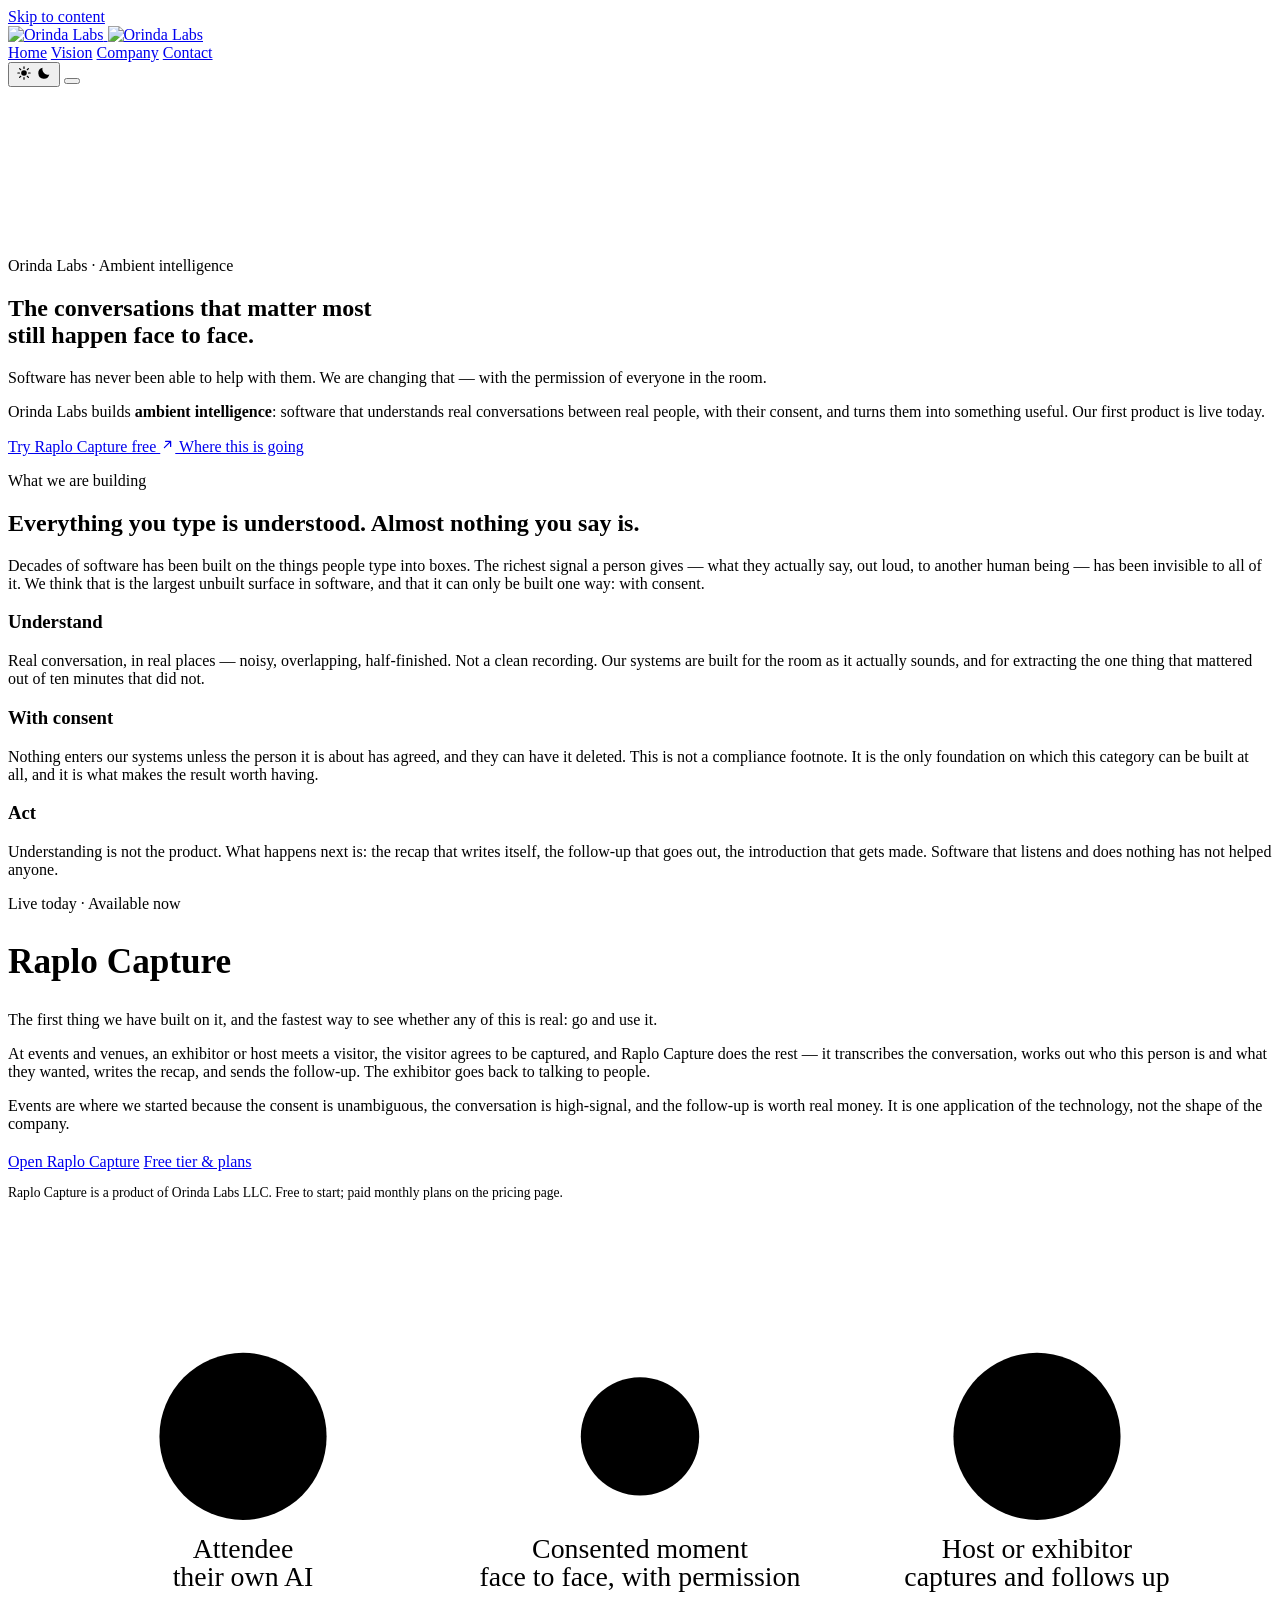
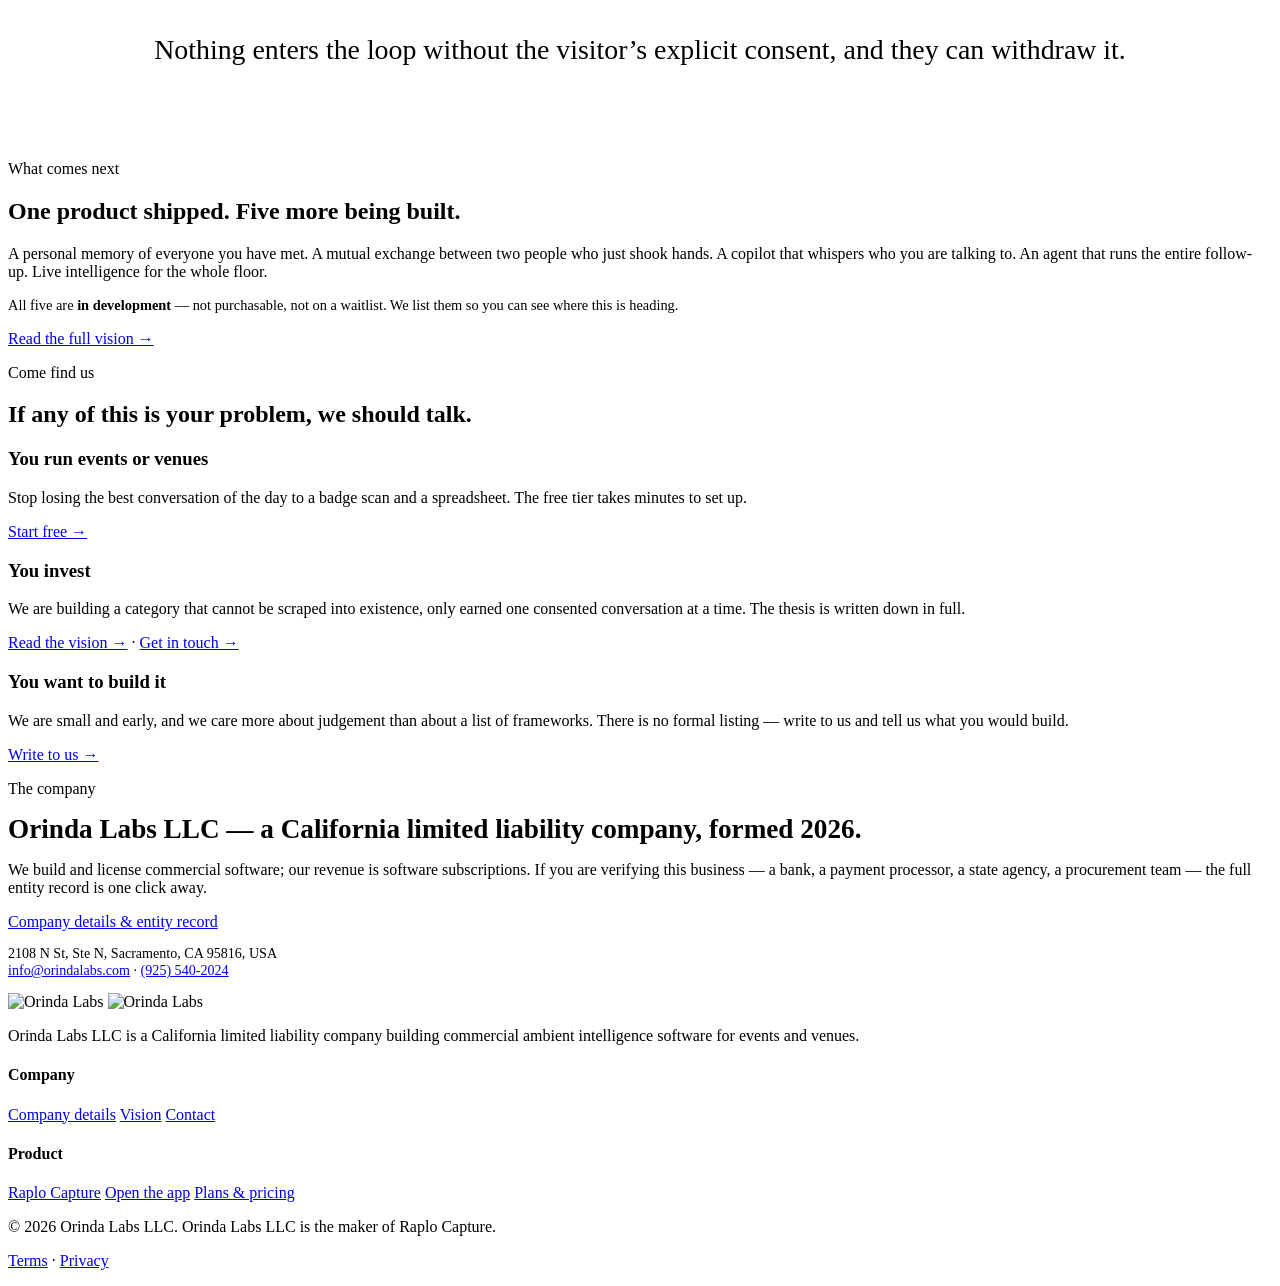
==== commit 4533ee23: "Reposition the site to inspire, with the entity record one click away The site was built to satisfy " ====
--- a/src/index.html
+++ b/src/index.html
@@ -3,19 +3,22 @@
 <head>
 <meta charset="utf-8">
 <meta name="viewport" content="width=device-width, initial-scale=1">
-<title>Orinda Labs LLC — commercial ambient intelligence software for events and venues</title>
-<meta name="description" content="Orinda Labs LLC is a California limited liability company building commercial ambient intelligence software. Its shipped product is Raplo Capture: AI-powered conversation capture for events and venues, sold by subscription.">
+<title>Orinda Labs — ambient intelligence for the conversations that happen in person</title>
+<meta name="description" content="Orinda Labs builds ambient intelligence: software that understands real conversations between real people, with their consent, and acts on them. Our first product, Raplo Capture, is live today.">
 <meta name="author" content="Orinda Labs LLC">
-<!-- OWNER: fill — confirm the final production domain, then run scripts/site-check.py -->
-<link rel="canonical" href="https://orindalabs.com/">
+<!-- Canonical host is www: the apex forwards here because the DNS provider offers no
+     ALIAS/ANAME and DNS forbids a CNAME at the apex. Paths are extensionless because that
+     is what Azure serves — /vision.html 301s to /vision. Keep in step with
+     config/site.json; scripts/site-check.py fails on drift. -->
+<link rel="canonical" href="https://www.orindalabs.com/">
 <meta name="theme-color" content="#cc785c">
 
 <meta property="og:type" content="website">
 <meta property="og:site_name" content="Orinda Labs">
-<meta property="og:title" content="Orinda Labs LLC — commercial ambient intelligence software for events and venues">
-<meta property="og:description" content="Orinda Labs LLC is a California limited liability company building commercial ambient intelligence software. Its shipped product is Raplo Capture: AI-powered conversation capture for events and venues, sold by subscription.">
-<meta property="og:url" content="https://orindalabs.com/">
-<meta property="og:image" content="https://orindalabs.com/assets/brand/orinda-labs-1024.png">
+<meta property="og:title" content="Orinda Labs — ambient intelligence for the conversations that happen in person">
+<meta property="og:description" content="Orinda Labs builds ambient intelligence: software that understands real conversations between real people, with their consent, and acts on them. Our first product, Raplo Capture, is live today.">
+<meta property="og:url" content="https://www.orindalabs.com/">
+<meta property="og:image" content="https://www.orindalabs.com/assets/brand/orinda-labs-1024.png">
 <meta name="twitter:card" content="summary_large_image">
 
 <link rel="icon" type="image/svg+xml" href="/assets/brand/orinda-labs-icon.svg" media="(prefers-color-scheme: light)">
@@ -35,11 +38,12 @@
   "@type": "Organization",
   "legalName": "Orinda Labs LLC",
   "name": "Orinda Labs",
-  "url": "https://orindalabs.com/",
-  "logo": "https://orindalabs.com/assets/brand/orinda-labs-1024.png",
+  "url": "https://www.orindalabs.com/",
+  "logo": "https://www.orindalabs.com/assets/brand/orinda-labs-1024.png",
   "email": "info@orindalabs.com",
   "telephone": "+1-925-540-2024",
-  "description": "Orinda Labs LLC is a California limited liability company building commercial ambient intelligence software for events and venues. Its shipped product is Raplo Capture.",
+  "foundingDate": "2026",
+  "description": "Orinda Labs builds ambient intelligence: software that understands real conversations between real people, with their consent, and acts on them. Its first product is Raplo Capture.",
   "address": {
     "@type": "PostalAddress",
     "streetAddress": "2108 N St, Ste N",
@@ -48,11 +52,7 @@
     "postalCode": "95816",
     "addressCountry": "US"
   },
-  "brand": {
-    "@type": "Brand",
-    "name": "Raplo Capture",
-    "url": "https://raplo.ai/"
-  },
+  "brand": { "@type": "Brand", "name": "Raplo Capture", "url": "https://raplo.ai/" },
   "makesOffer": {
     "@type": "Offer",
     "itemOffered": {
@@ -97,103 +97,107 @@
 <section class="hero">
   <canvas class="hero-canvas" id="floor" aria-hidden="true"></canvas>
   <div class="wrap">
-    <p class="eyebrow rise">Orinda Labs LLC &middot; California, USA</p>
-    <h1 class="rise" style="--i:1">The AI layer for
-      <span class="sheen">in-person conversations</span> at events and venues.</h1>
+    <p class="eyebrow rise">Orinda Labs &middot; Ambient intelligence</p>
+    <h1 class="rise" style="--i:1">
+      The conversations that matter most<br>still happen
+      <span class="sheen">face to face.</span>
+    </h1>
 
     <p class="lede rise" style="--i:2">
-      Orinda Labs LLC is a California limited liability company that builds commercial
-      ambient intelligence software. Our shipped product is <strong>Raplo Capture</strong> —
-      AI-powered conversation capture for events and venues.
+      Software has never been able to help with them. We are changing that &mdash; with the
+      permission of everyone in the room.
     </p>
     <p class="sub rise" style="--i:3">
-      Exhibitors and event hosts capture visitor contact details and conversations, with the
-      visitor&#8217;s explicit consent. The software transcribes, qualifies, and follows up
-      automatically. We earn revenue from software subscriptions.
+      Orinda Labs builds <strong>ambient intelligence</strong>: software that understands
+      real conversations between real people, with their consent, and turns them into
+      something useful. Our first product is live today.
     </p>
 
     <div class="hero-cta rise" style="--i:4">
-      <a class="btn" href="https://raplo.ai/">Raplo Capture
+      <a class="btn" href="https://capture.raplo.ai">Try Raplo Capture free
         <svg viewBox="0 0 24 24" width="15" height="15" aria-hidden="true"><path d="M7 17 17 7M9 7h8v8" fill="none" stroke="currentColor" stroke-width="2" stroke-linecap="round" stroke-linejoin="round"/></svg>
       </a>
-      <a class="btn ghost" href="/company.html">Company details</a>
-    </div>
-  </div>
-</section>
-
-<!-- ─────────────────────── WHAT WE SELL ─────────────────────── -->
-<section class="sec alt" id="product">
+      <a class="btn ghost" href="/vision.html">Where this is going</a>
+    </div>
+  </div>
+</section>
+
+<!-- ────────────────────── WHAT WE'RE BUILDING ───────────────── -->
+<section class="sec alt" id="what">
   <div class="wrap">
     <div class="sec-head rise">
-      <p class="eyebrow">What we sell today</p>
-      <h2>One product, shipped and in service.</h2>
-      <p>Everything below is live and available now. Products in development are kept
-         separate, on the <a href="/vision.html">vision page</a>, and are not for sale.</p>
-    </div>
-
-    <div class="grid two">
-      <article class="pcard live rise">
-        <h3>
-          <img src="/assets/brand/raplo-ai-icon.svg" alt="" width="20" height="20" aria-hidden="true">
-          Raplo Capture
-        </h3>
-        <span class="avail"><span class="pill now">Available now</span></span>
-        <p>
-          AI-powered conversation capture for events and venues. Exhibitors and event hosts
-          capture visitor contact details and conversations with the visitor&#8217;s explicit
-          consent; Raplo Capture transcribes the conversation, qualifies the visitor, and
-          handles the follow-up automatically.
-        </p>
-        <p>
-          Raplo Capture is a product of Orinda Labs LLC.
-        </p>
-        <p class="go">
-          <a href="https://raplo.ai/">raplo.ai</a> &nbsp;&middot;&nbsp;
-          <a href="https://capture.raplo.ai">capture.raplo.ai</a>
-        </p>
-      </article>
-
+      <p class="eyebrow">What we are building</p>
+      <h2>Everything you type is understood. Almost nothing you say is.</h2>
+      <p>
+        Decades of software has been built on the things people type into boxes. The richest
+        signal a person gives &mdash; what they actually say, out loud, to another human being
+        &mdash; has been invisible to all of it. We think that is the largest unbuilt surface
+        in software, and that it can only be built one way: with consent.
+      </p>
+    </div>
+
+    <div class="grid three">
+      <article class="pcard rise">
+        <h3>Understand</h3>
+        <p>
+          Real conversation, in real places &mdash; noisy, overlapping, half-finished. Not a
+          clean recording. Our systems are built for the room as it actually sounds, and for
+          extracting the one thing that mattered out of ten minutes that did not.
+        </p>
+      </article>
       <article class="pcard rise" style="--i:1">
-        <h3>How the business earns revenue</h3>
-        <p>
-          Software subscriptions. Raplo Capture has a free tier and paid monthly subscription
-          plans; current plans and prices are published on the product pricing page.
-        </p>
-        <p>
-          We take no commission on our customers&#8217; events, and we do not sell data.
-        </p>
-        <p class="go"><a href="https://raplo.ai/pricing.html">Plans &amp; pricing &rarr;</a></p>
-      </article>
-    </div>
-  </div>
-</section>
-
-<!-- ─────────────────────────  VISION ────────────────────────── -->
-<section class="sec" id="vision">
+        <h3>With consent</h3>
+        <p>
+          Nothing enters our systems unless the person it is about has agreed, and they can
+          have it deleted. This is not a compliance footnote. It is the only foundation on
+          which this category can be built at all, and it is what makes the result worth
+          having.
+        </p>
+      </article>
+      <article class="pcard rise" style="--i:2">
+        <h3>Act</h3>
+        <p>
+          Understanding is not the product. What happens next is: the recap that writes
+          itself, the follow-up that goes out, the introduction that gets made. Software that
+          listens and does nothing has not helped anyone.
+        </p>
+      </article>
+    </div>
+  </div>
+</section>
+
+<!-- ─────────────────── PROOF: RAPLO CAPTURE ─────────────────── -->
+<section class="sec" id="raplo">
   <div class="wrap">
     <div class="split">
       <div>
-        <div class="sec-head rise" style="margin-bottom:20px">
-          <p class="eyebrow">Where this is going</p>
-          <h2>Not another lead-capture tool.</h2>
+        <p class="eyebrow rise">Live today &middot; <span class="pill now">Available now</span></p>
+        <h2 class="rise" style="--i:1;font-size:clamp(1.6rem,3.2vw,2.2rem)">Raplo Capture</h2>
+        <p class="rise" style="--i:1;color:var(--ink-2);margin:12px 0 14px">
+          The first thing we have built on it, and the fastest way to see whether any of this
+          is real: go and use it.
+        </p>
+        <p class="rise" style="--i:2;color:var(--ink-2);margin-bottom:14px">
+          At events and venues, an exhibitor or host meets a visitor, the visitor agrees to
+          be captured, and Raplo Capture does the rest &mdash; it transcribes the
+          conversation, works out who this person is and what they wanted, writes the recap,
+          and sends the follow-up. The exhibitor goes back to talking to people.
+        </p>
+        <p class="rise" style="--i:3;color:var(--ink-2);margin-bottom:20px">
+          Events are where we started because the consent is unambiguous, the conversation is
+          high-signal, and the follow-up is worth real money. It is one application of the
+          technology, not the shape of the company.
+        </p>
+        <div class="hero-cta rise" style="--i:4">
+          <a class="btn" href="https://capture.raplo.ai">Open Raplo Capture</a>
+          <a class="btn ghost" href="https://raplo.ai/pricing.html">Free tier &amp; plans</a>
         </div>
-        <p class="rise" style="--i:1;color:var(--ink-2);margin-bottom:14px">
-          Every capture is a rare, high-signal moment: a real person, face to face, expressing
-          intent about something &mdash; and consenting to be contacted. Tools built on those
-          moments usually treat the person as a row to extract, so the value accrues to one
-          side and evaporates after one event.
-        </p>
-        <p class="rise" style="--i:2;color:var(--ink-2);margin-bottom:14px">
-          Orinda Labs is building the two-sided, durable version: the attendee gets an AI that
-          remembers and acts on what they cared about across every event, and the host gets an
-          AI that captures the room and follows through. What that produces &mdash; and only
-          consent plus first-party capture can produce it &mdash; is a consented map of
-          real-world intent, owned and controllable by the people in it.
-        </p>
-        <p class="rise" style="--i:3">
-          <a class="btn ghost" href="/vision.html">Read the full vision</a>
-        </p>
-      </div>
+        <p class="rise" style="--i:5;color:var(--muted);font-size:.85rem;margin-top:14px">
+          Raplo Capture is a product of Orinda Labs LLC. Free to start; paid monthly plans on the
+          pricing page.
+        </p>
+      </div>
+
       <div class="rise" style="--i:2">
         <figure class="loopfig">
   <svg class="loop-svg" viewBox="0 0 680 300" role="img"
@@ -240,26 +244,91 @@
   </div>
 </section>
 
-<!-- ───────────────────────  ENTITY FACTS ────────────────────── -->
-<section class="sec alt" id="entity">
+<!-- ──────────────────────── WHAT'S NEXT ─────────────────────── -->
+<section class="sec alt" id="next">
   <div class="wrap">
     <div class="sec-head rise">
-      <p class="eyebrow">Entity</p>
-      <h2>Who you are dealing with.</h2>
-      <p>The essentials for verification. The full record, including products and
-         jurisdiction, is on the <a href="/company.html">company page</a>.</p>
-    </div>
-
-    <dl class="facts rise">
-      <div><dt>Legal name</dt><dd>Orinda Labs LLC</dd></div>
-      <div><dt>Entity type</dt><dd>Limited liability company, State of California, USA</dd></div>
-      <div><dt>Principal mailing address</dt><dd>2108 N St, Ste N<br>Sacramento, CA 95816, USA</dd></div>
-      <div><dt>Business</dt><dd>Commercial ambient intelligence software for events and venues</dd></div>
-      <div><dt>Product</dt><dd><a href="https://raplo.ai/">Raplo Capture</a> &mdash; live and available now</dd></div>
-      <div><dt>Revenue model</dt><dd>Software subscriptions (free tier plus paid monthly plans)</dd></div>
-      <div><dt>Contact</dt><dd><a href="mailto:info@orindalabs.com">info@orindalabs.com</a> &middot;
-        <a href="tel:+19255402024">(925) 540-2024</a></dd></div>
-    </dl>
+      <p class="eyebrow">What comes next</p>
+      <h2>One product shipped. Five more being built.</h2>
+      <p>
+        A personal memory of everyone you have met. A mutual exchange between two people who
+        just shook hands. A copilot that whispers who you are talking to. An agent that runs
+        the entire follow-up. Live intelligence for the whole floor.
+      </p>
+      <p style="color:var(--muted);font-size:.9rem">
+        All five are <strong>in development</strong> &mdash; not purchasable, not on a
+        waitlist. We list them so you can see where this is heading.
+      </p>
+    </div>
+    <p class="rise"><a class="btn ghost" href="/vision.html">Read the full vision &rarr;</a></p>
+  </div>
+</section>
+
+<!-- ────────────────────────── WHO FOR ───────────────────────── -->
+<section class="sec" id="who">
+  <div class="wrap">
+    <div class="sec-head rise">
+      <p class="eyebrow">Come find us</p>
+      <h2>If any of this is your problem, we should talk.</h2>
+    </div>
+
+    <div class="grid three">
+      <article class="pcard rise">
+        <h3>You run events or venues</h3>
+        <p>
+          Stop losing the best conversation of the day to a badge scan and a spreadsheet. The
+          free tier takes minutes to set up.
+        </p>
+        <p class="go"><a href="https://capture.raplo.ai">Start free &rarr;</a></p>
+      </article>
+      <article class="pcard rise" style="--i:1">
+        <h3>You invest</h3>
+        <p>
+          We are building a category that cannot be scraped into existence, only earned one
+          consented conversation at a time. The thesis is written down in full.
+        </p>
+        <p class="go"><a href="/vision.html">Read the vision &rarr;</a> &middot;
+           <a href="mailto:info@orindalabs.com">Get in touch &rarr;</a></p>
+      </article>
+      <article class="pcard rise" style="--i:2">
+        <h3>You want to build it</h3>
+        <p>
+          We are small and early, and we care more about judgement than about a list of
+          frameworks. There is no formal listing &mdash; write to us and tell us what you
+          would build.
+        </p>
+        <p class="go"><a href="mailto:info@orindalabs.com">Write to us &rarr;</a></p>
+      </article>
+    </div>
+  </div>
+</section>
+
+<!-- ───────────────────── COMPANY (quiet) ────────────────────── -->
+<section class="sec alt" id="company">
+  <div class="wrap">
+    <div class="split" style="align-items:center">
+      <div class="rise">
+        <p class="eyebrow">The company</p>
+        <h2 style="font-size:clamp(1.3rem,2.6vw,1.7rem);margin:10px 0 12px">
+          Orinda Labs LLC &mdash; a California limited liability company, formed 2026.
+        </h2>
+        <p style="color:var(--ink-2)">
+          We build and license commercial software; our revenue is software subscriptions.
+          If you are verifying this business &mdash; a bank, a payment processor, a state
+          agency, a procurement team &mdash; the full entity record is one click away.
+        </p>
+      </div>
+      <div class="rise" style="--i:1">
+        <p style="margin-bottom:12px">
+          <a class="btn ghost" href="/company.html">Company details &amp; entity record</a>
+        </p>
+        <p style="color:var(--muted);font-size:.88rem">
+          2108 N St, Ste N, Sacramento, CA 95816, USA<br>
+          <a href="mailto:info@orindalabs.com">info@orindalabs.com</a> &middot;
+          <a href="tel:+19255402024">(925) 540-2024</a>
+        </p>
+      </div>
+    </div>
   </div>
 </section>
 
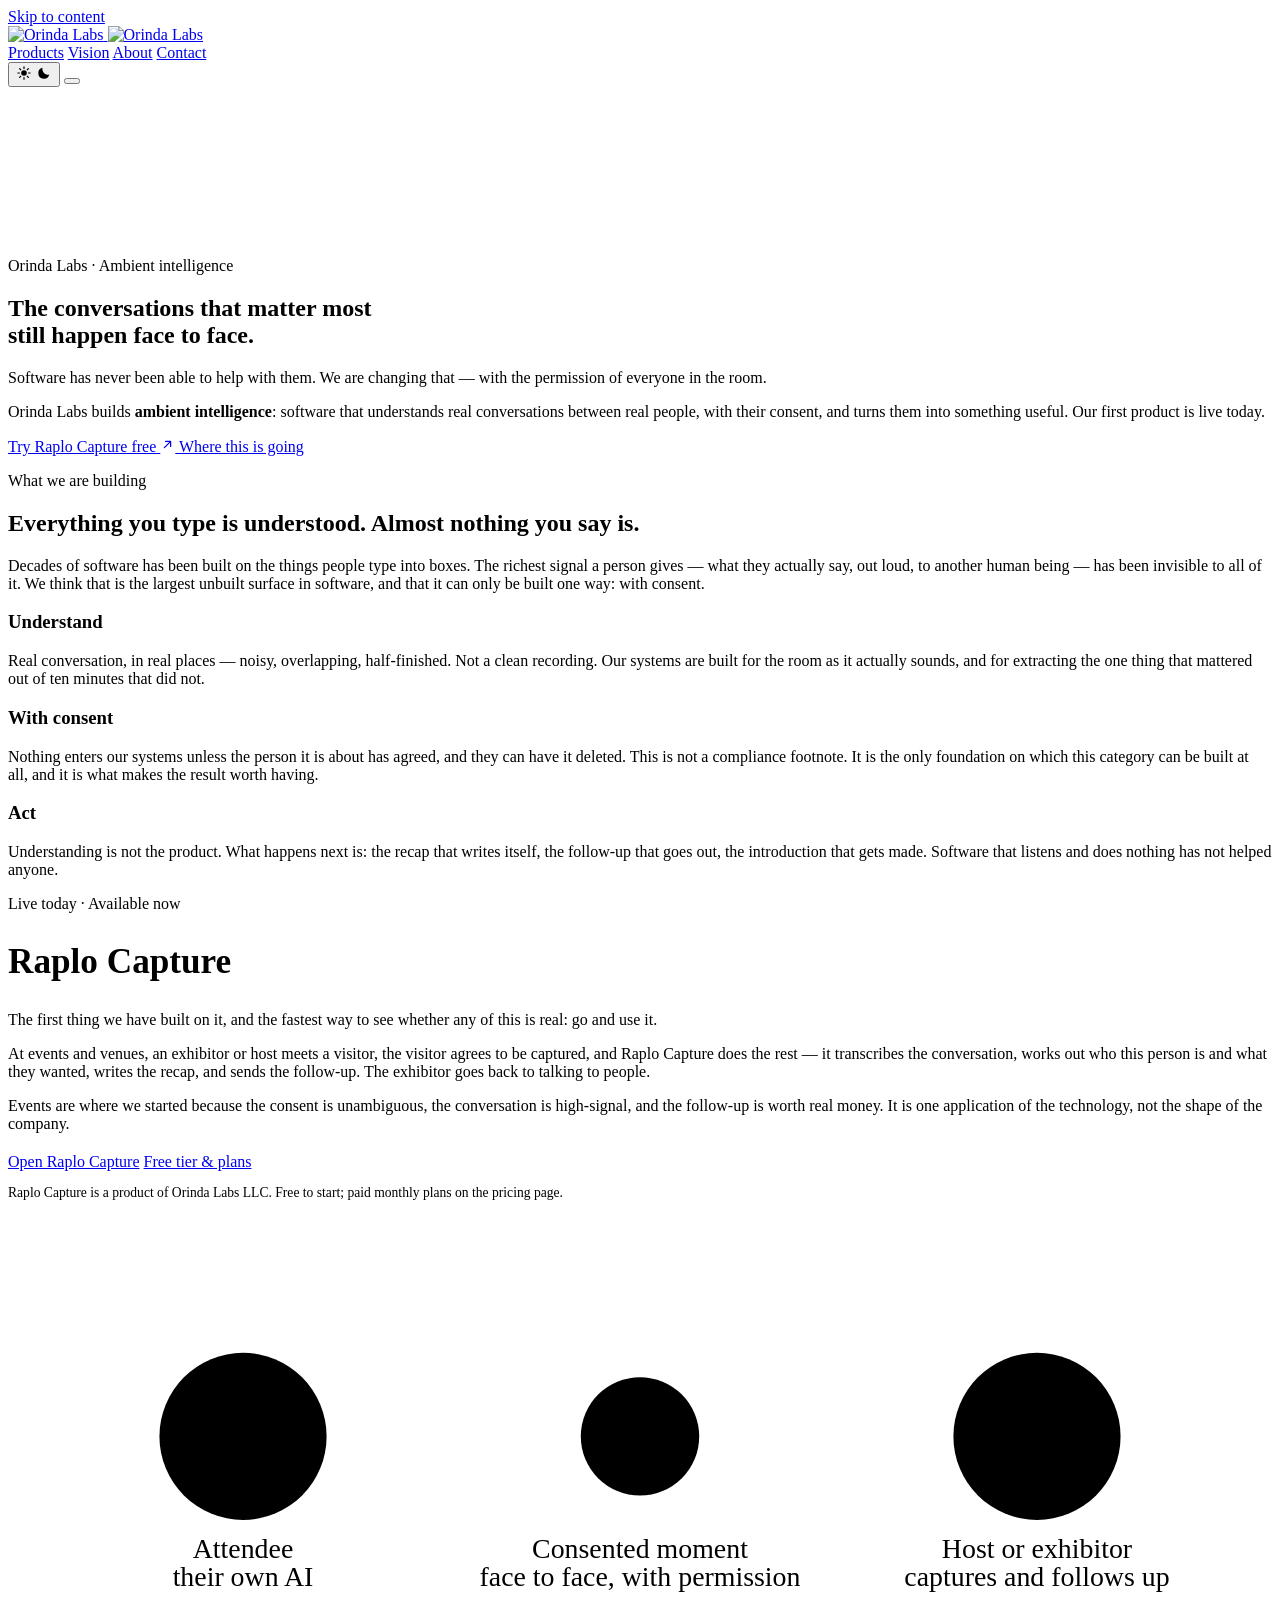
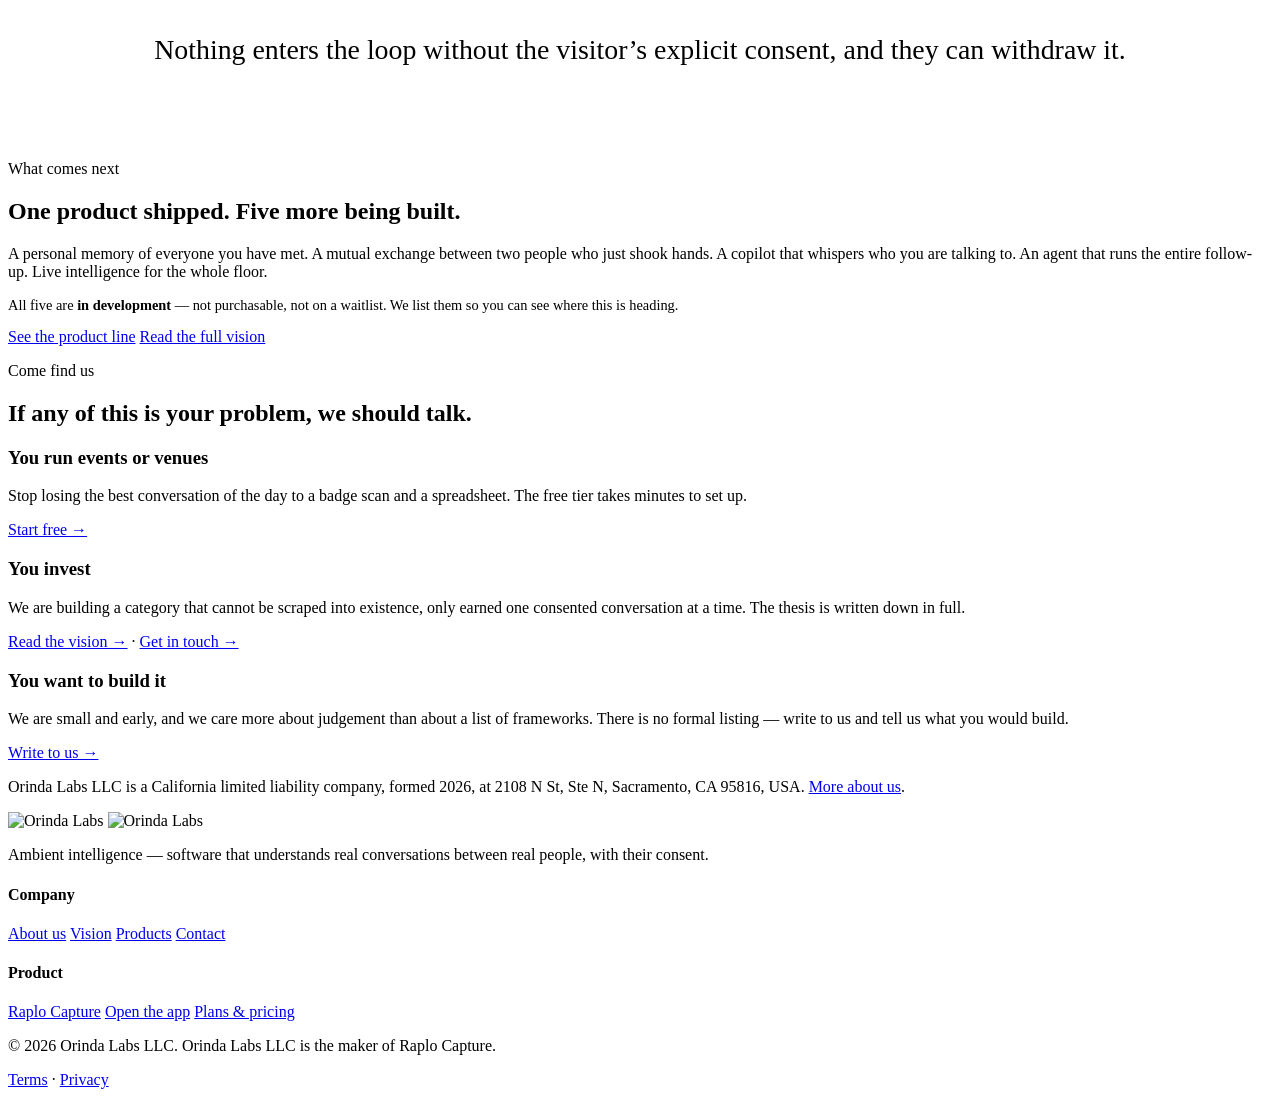
==== commit 2c81e600: "Add Products to the nav, turn Company into About, and cut the entity dossier The company page listed" ====
--- a/src/index.html
+++ b/src/index.html
@@ -76,9 +76,9 @@
       <img class="logo logo-light" src="/assets/brand/orinda-labs.svg" alt="Orinda Labs" width="204" height="72">
     </a>
     <nav class="site-nav" aria-label="Primary">
-      <a href="/" aria-current="page">Home</a>
+      <a href="/products.html">Products</a>
       <a href="/vision.html">Vision</a>
-      <a href="/company.html">Company</a>
+      <a href="/about.html">About</a>
       <a href="/contact.html">Contact</a>
     </nav>
     <button class="theme-btn" type="button" aria-label="Switch colour theme">
@@ -260,7 +260,10 @@
         waitlist. We list them so you can see where this is heading.
       </p>
     </div>
-    <p class="rise"><a class="btn ghost" href="/vision.html">Read the full vision &rarr;</a></p>
+    <div class="hero-cta rise">
+      <a class="btn ghost" href="/products.html">See the product line</a>
+      <a class="btn ghost" href="/vision.html">Read the full vision</a>
+    </div>
   </div>
 </section>
 
@@ -303,32 +306,13 @@
   </div>
 </section>
 
-<!-- ───────────────────── COMPANY (quiet) ────────────────────── -->
-<section class="sec alt" id="company">
-  <div class="wrap">
-    <div class="split" style="align-items:center">
-      <div class="rise">
-        <p class="eyebrow">The company</p>
-        <h2 style="font-size:clamp(1.3rem,2.6vw,1.7rem);margin:10px 0 12px">
-          Orinda Labs LLC &mdash; a California limited liability company, formed 2026.
-        </h2>
-        <p style="color:var(--ink-2)">
-          We build and license commercial software; our revenue is software subscriptions.
-          If you are verifying this business &mdash; a bank, a payment processor, a state
-          agency, a procurement team &mdash; the full entity record is one click away.
-        </p>
-      </div>
-      <div class="rise" style="--i:1">
-        <p style="margin-bottom:12px">
-          <a class="btn ghost" href="/company.html">Company details &amp; entity record</a>
-        </p>
-        <p style="color:var(--muted);font-size:.88rem">
-          2108 N St, Ste N, Sacramento, CA 95816, USA<br>
-          <a href="mailto:info@orindalabs.com">info@orindalabs.com</a> &middot;
-          <a href="tel:+19255402024">(925) 540-2024</a>
-        </p>
-      </div>
-    </div>
+<!-- ───────────────────── ENTITY LINE (quiet) ────────────────────── -->
+<section class="sec" id="company" style="padding-top:0">
+  <div class="wrap">
+    <p class="entity-line rise">
+      Orinda Labs LLC is a California limited liability company, formed 2026, at 2108 N St, Ste N,
+      Sacramento, CA 95816, USA. <a href="/about.html">More about us</a>.
+    </p>
   </div>
 </section>
 
@@ -340,13 +324,14 @@
       <div>
         <img class="logo logo-dark" src="/assets/brand/orinda-labs-dark.svg" alt="Orinda Labs" width="204" height="72">
         <img class="logo logo-light" src="/assets/brand/orinda-labs.svg" alt="Orinda Labs" width="204" height="72">
-        <p>Orinda Labs LLC is a California limited liability company building commercial
-        ambient intelligence software for events and venues.</p>
+        <p>Ambient intelligence &mdash; software that understands real conversations
+        between real people, with their consent.</p>
       </div>
       <nav class="foot-col" aria-label="Company">
         <h4>Company</h4>
-        <a href="/company.html">Company details</a>
+        <a href="/about.html">About us</a>
         <a href="/vision.html">Vision</a>
+        <a href="/products.html">Products</a>
         <a href="/contact.html">Contact</a>
       </nav>
       <nav class="foot-col" aria-label="Product">
